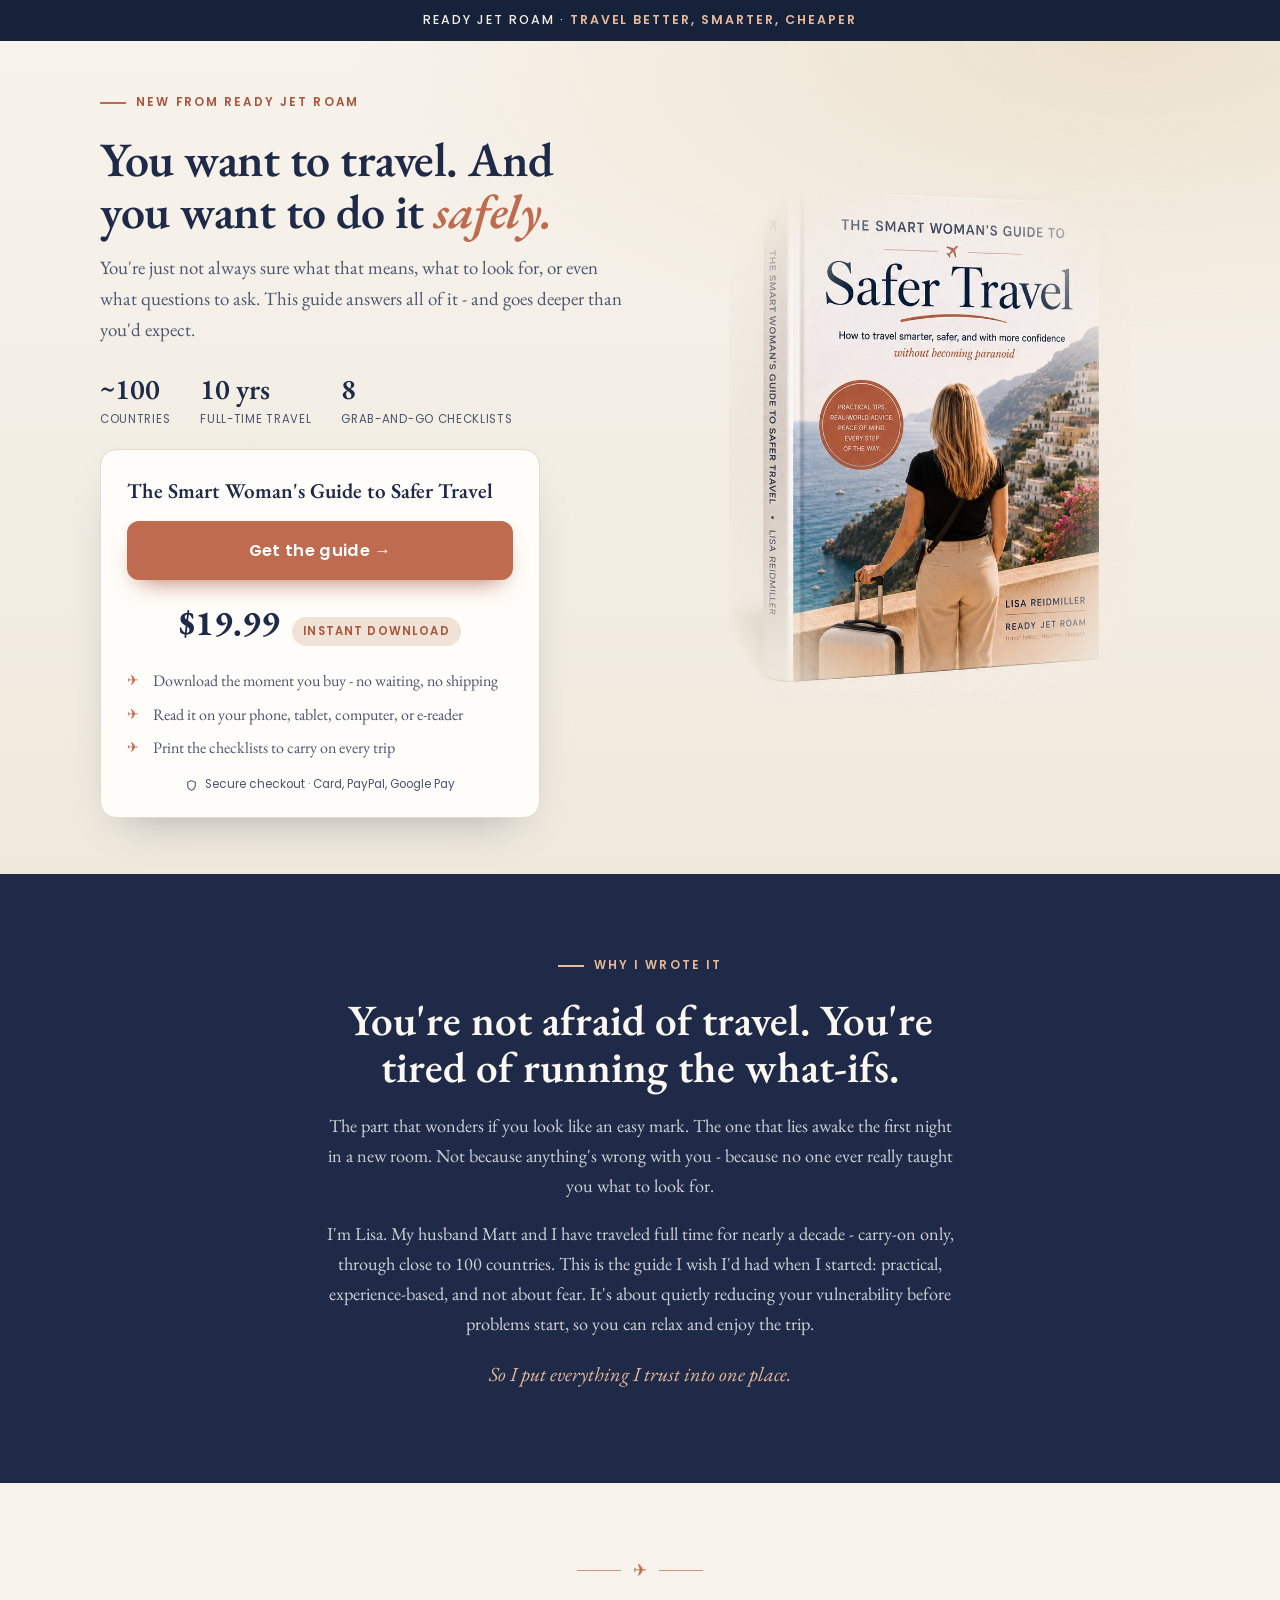
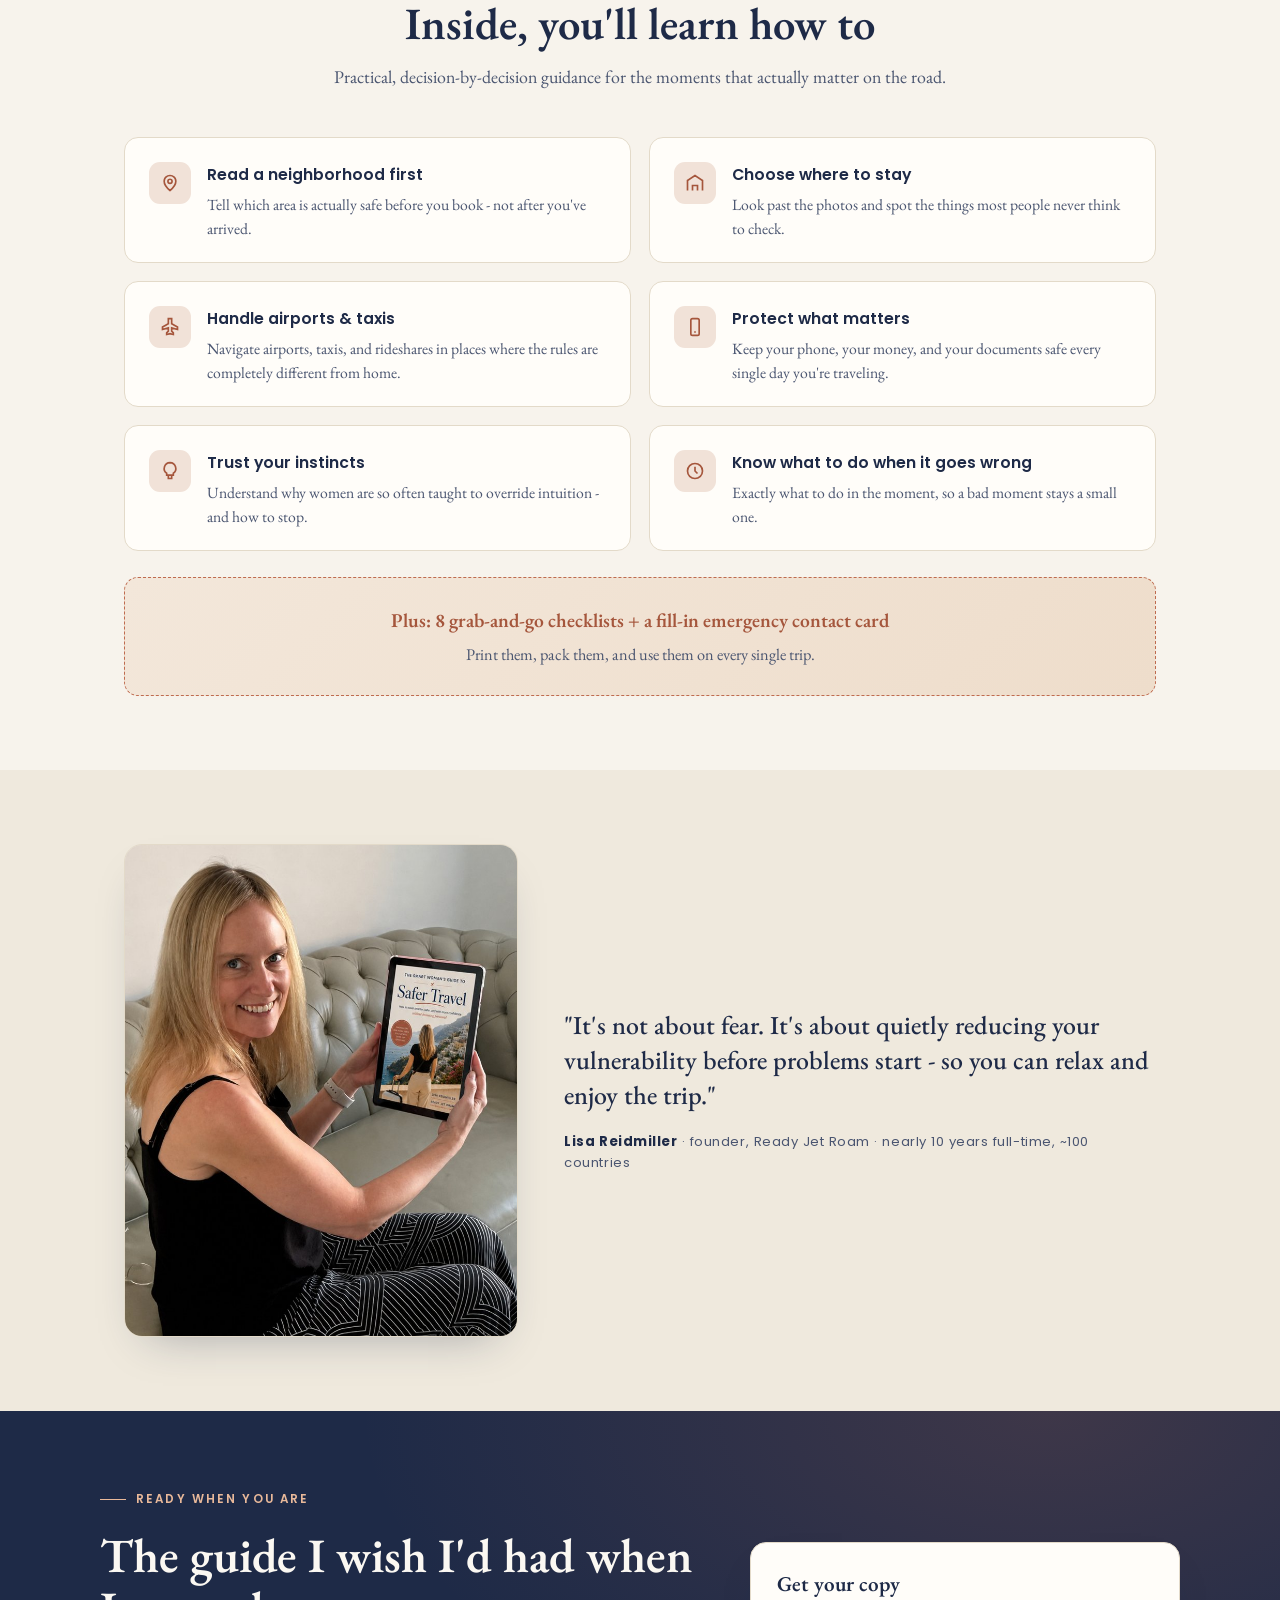
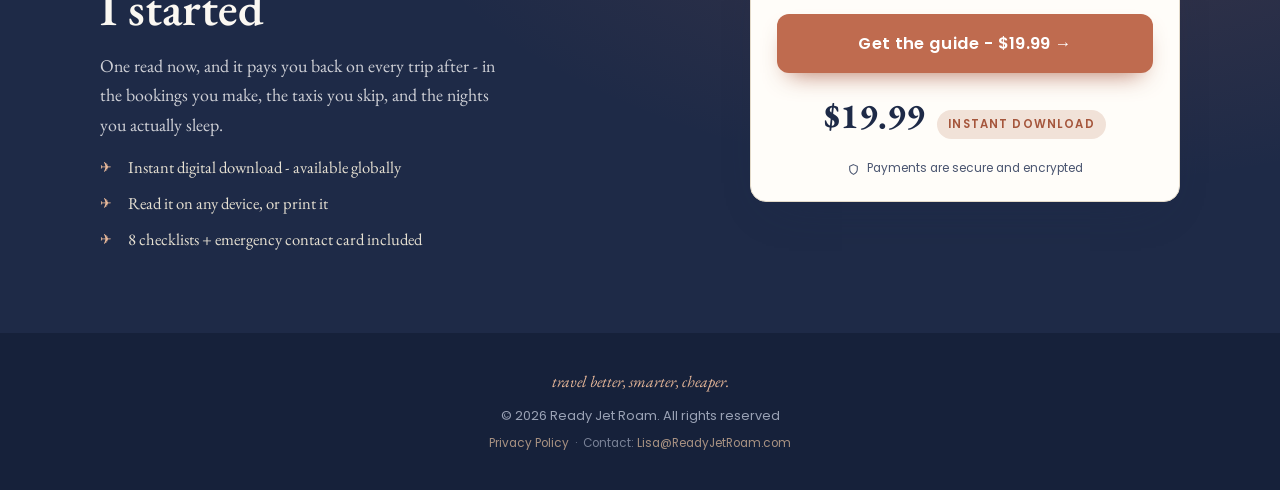
==== index.html @ 979f2551 "Fix hero layout: constrain heading/copy to left column beside book image The hero heading and lede l" ====
<!DOCTYPE html>
<html lang="en">
<head>
<meta charset="UTF-8">
<meta name="viewport" content="width=device-width, initial-scale=1">
<title>The Smart Woman's Guide to Safer Travel - Ready Jet Roam</title>
<meta name="description" content="How to travel smarter, safer, and with more confidence without becoming paranoid. A digital guide from Lisa at Ready Jet Roam. Instant download, $19.99.">
<link rel="preconnect" href="https://fonts.googleapis.com">
<link rel="preconnect" href="https://fonts.gstatic.com" crossorigin>
<link href="https://fonts.googleapis.com/css2?family=EB+Garamond:ital,wght@0,400;0,500;0,600;0,700;1,400;1,500;1,600&family=Poppins:wght@400;500;600;700&display=swap" rel="stylesheet">
<style>
  :root{
    --paper:#f7f3ec;
    --paper-2:#efe9dd;
    --card:#fffdf9;
    --navy:#1e2a47;
    --navy-deep:#16213a;
    --navy-soft:#4a5570;
    --terra:#bf6b4f;
    --terra-dark:#a5563c;
    --terra-tint:#f1e2d8;
    --sea:#7fa3b8;
    --line:#e3dac9;
    --shadow:0 20px 44px -24px rgba(30,42,71,.38);
  }
  *{box-sizing:border-box;margin:0;padding:0}
  html{scroll-behavior:smooth}
  body{
    font-family:'EB Garamond',Georgia,serif;
    color:var(--navy);
    background:var(--paper);
    line-height:1.65;
    font-size:1.06rem;
    -webkit-font-smoothing:antialiased;
  }
  .wrap{max-width:1080px;margin:0 auto;padding:0 24px}
  h1,h2{font-family:'EB Garamond',Georgia,serif;font-weight:600;line-height:1.1}
  h3{font-family:'Poppins',system-ui,sans-serif;font-weight:600}
  .sans{font-family:'Poppins',system-ui,sans-serif}

  /* ---------- plane divider ---------- */
  .plane-rule{display:flex;align-items:center;justify-content:center;gap:12px;color:var(--terra)}
  .plane-rule::before,.plane-rule::after{content:"";height:1px;width:44px;background:var(--terra);opacity:.7}

  /* ---------- top bar ---------- */
  .topbar{
    background:var(--navy-deep);color:#f4efe6;text-align:center;
    font-family:'Poppins',sans-serif;font-size:.78rem;letter-spacing:.16em;
    text-transform:uppercase;padding:10px 12px;font-weight:500
  }
  .topbar b{color:#e9b99a;font-weight:600}

  /* ---------- hero ---------- */
  .hero{position:relative;overflow:hidden;background:
    radial-gradient(110% 70% at 88% 0%, #ece1cd 0%, transparent 55%),
    linear-gradient(180deg,var(--paper) 0%,var(--paper-2) 100%)}
  .hero-grid{display:grid;grid-template-columns:1fr .95fr;gap:48px;align-items:center;padding:44px 0 56px}
  .eyebrow{
    display:inline-flex;align-items:center;gap:10px;
    font-family:'Poppins',sans-serif;font-size:.74rem;letter-spacing:.18em;
    text-transform:uppercase;color:var(--terra-dark);font-weight:600;margin-bottom:20px
  }
  .eyebrow::before{content:"";width:26px;height:1.5px;background:var(--terra)}
  h1{font-size:clamp(2.1rem,3.9vw,3rem);letter-spacing:-.01em;max-width:none}
  h1 em{font-style:italic;color:var(--terra)}
  .lede{font-size:1.18rem;color:var(--navy-soft);margin:14px 0 0;max-width:72ch}
  .hero-proof{display:flex;gap:30px;flex-wrap:wrap;margin-top:28px}
  .stat{display:flex;flex-direction:column}
  .stat b{font-size:1.8rem;font-weight:600;color:var(--navy);line-height:1.05}
  .stat span{font-family:'Poppins',sans-serif;font-size:.72rem;color:var(--navy-soft);letter-spacing:.06em;text-transform:uppercase;margin-top:6px}

  /* ---------- buy card ---------- */
  .buy-card{
    background:var(--card);border:1px solid var(--line);border-radius:16px;
    padding:24px 26px 22px;box-shadow:var(--shadow);max-width:440px;margin-top:20px
  }
  .bc-head{font-size:1.32rem;font-weight:600;margin-bottom:12px}
  .price-row{display:flex;align-items:baseline;gap:12px;margin-top:14px;justify-content:center}
  .price{font-size:2.2rem;font-weight:700;color:var(--navy)}
  .price-note{font-family:'Poppins',sans-serif;font-size:.72rem;letter-spacing:.1em;text-transform:uppercase;background:var(--terra-tint);color:var(--terra-dark);padding:5px 11px;border-radius:20px;font-weight:600}
  .cta{
    display:block;text-align:center;text-decoration:none;
    background:var(--terra);color:#fff;
    font-family:'Poppins',sans-serif;font-weight:600;font-size:1.04rem;letter-spacing:.02em;
    padding:16px 18px;border-radius:12px;transition:background .2s,transform .1s;
    box-shadow:0 12px 24px -12px rgba(165,86,60,.85)
  }
  .cta:hover{background:var(--terra-dark)}
  .cta:active{transform:translateY(1px)}
  .bc-list{list-style:none;margin-top:16px}
  .bc-list li{
    font-size:1rem;color:var(--navy-soft);padding-left:26px;position:relative;margin-bottom:7px
  }
  .bc-list li::before{
    content:"✈";position:absolute;left:0;top:1px;color:var(--terra);font-size:.85rem
  }
  .bc-secure{
    display:flex;align-items:center;justify-content:center;gap:7px;
    font-family:'Poppins',sans-serif;font-size:.74rem;color:var(--navy-soft);margin-top:14px
  }

  /* ---------- book mockup ---------- */
  .cover-stage{position:relative;display:flex;justify-content:center}
  .cover-img{
    width:100%;max-width:400px;height:auto;
    -webkit-mask-image:radial-gradient(ellipse 68% 72% at 50% 50%, #000 52%, transparent 88%);
    mask-image:radial-gradient(ellipse 68% 72% at 50% 50%, #000 52%, transparent 88%);
    transition:transform .5s ease
  }
  .cover-img:hover{transform:translateY(-5px)}

  /* ---------- story band ---------- */
  .band{padding:74px 0}
  .band-navy{background:var(--navy);color:#e9e4d8}
  .band-navy .eyebrow{color:#e9b99a}
  .band-navy .eyebrow::before{background:#e9b99a}
  .story{max-width:680px;margin:0 auto;text-align:center}
  .story h2{font-size:clamp(1.9rem,3.6vw,2.7rem);color:#fbf8f2;margin-bottom:20px}
  .story p{font-size:1.14rem;color:#cfd0d6;margin-bottom:18px}
  .story .signoff{font-style:italic;color:#e9b99a;font-size:1.25rem}

  /* ---------- what's inside ---------- */
  .section-head{text-align:center;max-width:640px;margin:0 auto 46px}
  .section-head h2{font-size:clamp(1.9rem,3.8vw,2.8rem);margin-bottom:14px}
  .section-head p{color:var(--navy-soft);font-size:1.12rem}
  .grid{display:grid;grid-template-columns:repeat(2,1fr);gap:18px}
  .item{
    background:var(--card);border:1px solid var(--line);border-radius:14px;padding:24px 24px 22px;
    display:flex;gap:16px;align-items:flex-start;transition:transform .25s,box-shadow .25s
  }
  .item:hover{transform:translateY(-3px);box-shadow:var(--shadow)}
  .item .ic{flex:none;width:42px;height:42px;border-radius:11px;background:var(--terra-tint);display:flex;align-items:center;justify-content:center;color:var(--terra-dark)}
  .item h3{font-size:.98rem;margin-bottom:5px;color:var(--navy)}
  .item p{font-size:.98rem;color:var(--navy-soft);line-height:1.5}
  .bonus{
    margin-top:26px;background:linear-gradient(135deg,#f3e7da,#eeddcb);border:1px dashed var(--terra);
    border-radius:14px;padding:26px 30px;text-align:center
  }
  .bonus b{font-size:1.22rem;color:var(--terra-dark);font-weight:600}
  .bonus p{color:var(--navy-soft);margin-top:6px;font-size:1.02rem}

  /* ---------- author strip ---------- */
  .author{background:var(--paper-2)}
  .author-grid{display:grid;grid-template-columns:.8fr 1.2fr;gap:46px;align-items:center}
  .author-photo{
    aspect-ratio:4/5;border-radius:18px;border:1px solid var(--line);
    box-shadow:var(--shadow);position:relative;overflow:hidden
  }
  .author-photo img{width:100%;height:100%;object-fit:cover;display:block}
  .author blockquote{font-size:1.62rem;line-height:1.35;color:var(--navy);font-weight:500}
  .author cite{display:block;font-style:normal;font-family:'Poppins',sans-serif;font-size:.82rem;color:var(--navy-soft);margin-top:18px;letter-spacing:.04em}
  .author cite b{color:var(--navy)}

  /* ---------- final CTA ---------- */
  .final{background:var(--navy);position:relative;overflow:hidden}
  .final::before{content:"";position:absolute;inset:0;background:radial-gradient(90% 120% at 82% 0%, rgba(191,107,79,.2), transparent 60%)}
  .final-grid{position:relative;display:grid;grid-template-columns:1fr 430px;gap:48px;align-items:center;padding:70px 0}
  .final-copy .eyebrow{color:#e9b99a}
  .final-copy .eyebrow::before{background:#e9b99a}
  .final-copy h2{font-size:clamp(2rem,4vw,3rem);color:#fbf8f2;margin-bottom:16px}
  .final-copy p{color:#cfd0d6;font-size:1.12rem;margin-bottom:14px;max-width:46ch}
  .final-list{list-style:none;margin-top:10px}
  .final-list li{color:#e6e0d2;font-size:1.04rem;padding-left:28px;position:relative;margin-bottom:9px}
  .final-list li::before{content:"✈";position:absolute;left:0;top:2px;color:#e9b99a;font-size:.85rem}
  .final .buy-card{margin-top:0}

  /* ---------- footer ---------- */
  footer{background:var(--navy-deep);color:#9aa2b5;padding:36px 0;text-align:center;font-family:'Poppins',sans-serif;font-size:.8rem}
  footer .tagline{font-family:'EB Garamond',serif;font-style:italic;color:#e9b99a;font-size:1rem;margin-bottom:10px}
  footer a{color:#d8b79a;text-decoration:none}
  footer a:hover{text-decoration:underline}
  footer .fnote{margin-top:8px;font-size:.74rem;opacity:.75}

  @media(max-width:880px){
    .hero-grid{grid-template-columns:1fr;gap:30px;padding:26px 0 44px}
    .cover-stage{order:-1}
    .buy-card{max-width:100%}
    .author-grid{grid-template-columns:1fr;gap:28px}
    .author-photo{max-width:280px;margin:0 auto}
    .final-grid{grid-template-columns:1fr;gap:36px;padding:54px 0}
    .grid{grid-template-columns:1fr}
    .band{padding:56px 0}
  }
  @media(max-width:480px){
    .hero-proof{gap:20px}
    .buy-card{padding:22px 20px}
    .cover{width:270px}
  }
</style>
</head>
<body>

<div class="topbar">Ready Jet Roam · <b>travel better, smarter, cheaper</b></div>

<!-- HERO -->
<header class="hero">
  <div class="wrap hero-grid">
    <div class="hero-copy">
      <span class="eyebrow">New from Ready Jet Roam</span>
      <h1>You want to travel. And you want to do it <em>safely.</em></h1>
      <p class="lede">You're just not always sure what that means, what to look for, or even what questions to ask. This guide answers all of it - and goes deeper than you'd expect.</p>
      <div class="hero-proof">
        <div class="stat"><b>~100</b><span>countries</span></div>
        <div class="stat"><b>10 yrs</b><span>full-time travel</span></div>
        <div class="stat"><b>8</b><span>grab-and-go checklists</span></div>
      </div>

      <div class="buy-card">
        <div class="bc-head">The Smart Woman's Guide to Safer Travel</div>
        <a class="cta" href="https://shop.readyjetroam.com/checkout/buy/291dc74c-2b24-4a47-9ce2-d3bcfbfbca96">Get the guide →</a>
        <div class="price-row">
          <span class="price">$19.99</span>
          <span class="price-note">Instant download</span>
        </div>
        <ul class="bc-list">
          <li>Download the moment you buy - no waiting, no shipping</li>
          <li>Read it on your phone, tablet, computer, or e-reader</li>
          <li>Print the checklists to carry on every trip</li>
        </ul>
        <div class="bc-secure">
          <svg width="13" height="13" viewBox="0 0 24 24" fill="none" stroke="currentColor" stroke-width="2"><path d="M12 3l7 3v6c0 4-3 7-7 9-4-2-7-5-7-9V6z"/></svg>
          Secure checkout · Card, PayPal, Google Pay
        </div>
      </div>
    </div>

    <div class="cover-stage">
      <img class="cover-img" src="[data-uri]" alt="The Smart Woman's Guide to Safer Travel - 3D book mockup">
    </div>
  </div>
</header>

<!-- STORY -->
<section class="band band-navy">
  <div class="wrap story">
    <span class="eyebrow">Why I wrote it</span>
    <h2>You're not afraid of travel. You're tired of running the what-ifs.</h2>
    <p>The part that wonders if you look like an easy mark. The one that lies awake the first night in a new room. Not because anything's wrong with you - because no one ever really taught you what to look for.</p>
    <p>I'm Lisa. My husband Matt and I have traveled full time for nearly a decade - carry-on only, through close to 100 countries. This is the guide I wish I'd had when I started: practical, experience-based, and not about fear. It's about quietly reducing your vulnerability before problems start, so you can relax and enjoy the trip.</p>
    <p class="signoff">So I put everything I trust into one place.</p>
  </div>
</section>

<!-- WHAT'S INSIDE -->
<section class="band">
  <div class="wrap">
    <div class="section-head">
      <div class="plane-rule" style="margin-bottom:14px">✈</div>
      <h2>Inside, you'll learn how to</h2>
      <p>Practical, decision-by-decision guidance for the moments that actually matter on the road.</p>
    </div>
    <div class="grid">
      <div class="item">
        <div class="ic"><svg width="20" height="20" viewBox="0 0 24 24" fill="none" stroke="currentColor" stroke-width="2"><path d="M12 21s-7-5.5-7-11a7 7 0 0114 0c0 5.5-7 11-7 11z"/><circle cx="12" cy="10" r="2.5"/></svg></div>
        <div><h3>Read a neighborhood first</h3><p>Tell which area is actually safe before you book - not after you've arrived.</p></div>
      </div>
      <div class="item">
        <div class="ic"><svg width="20" height="20" viewBox="0 0 24 24" fill="none" stroke="currentColor" stroke-width="2"><path d="M3 21V9l9-6 9 6v12"/><path d="M9 21v-6h6v6"/></svg></div>
        <div><h3>Choose where to stay</h3><p>Look past the photos and spot the things most people never think to check.</p></div>
      </div>
      <div class="item">
        <div class="ic"><svg width="20" height="20" viewBox="0 0 24 24" fill="none" stroke="currentColor" stroke-width="2"><path d="M10 2h4v6l7 4v3l-7-2v4l2 2v2l-4-1-4 1v-2l2-2v-4l-7 2v-3l7-4z"/></svg></div>
        <div><h3>Handle airports & taxis</h3><p>Navigate airports, taxis, and rideshares in places where the rules are completely different from home.</p></div>
      </div>
      <div class="item">
        <div class="ic"><svg width="20" height="20" viewBox="0 0 24 24" fill="none" stroke="currentColor" stroke-width="2"><rect x="7" y="2" width="10" height="20" rx="2"/><path d="M11 18h2"/></svg></div>
        <div><h3>Protect what matters</h3><p>Keep your phone, your money, and your documents safe every single day you're traveling.</p></div>
      </div>
      <div class="item">
        <div class="ic"><svg width="20" height="20" viewBox="0 0 24 24" fill="none" stroke="currentColor" stroke-width="2"><path d="M12 2a7 7 0 00-4 12.7V17h8v-2.3A7 7 0 0012 2z"/><path d="M9 21h6M10 17v4M14 17v4"/></svg></div>
        <div><h3>Trust your instincts</h3><p>Understand why women are so often taught to override intuition - and how to stop.</p></div>
      </div>
      <div class="item">
        <div class="ic"><svg width="20" height="20" viewBox="0 0 24 24" fill="none" stroke="currentColor" stroke-width="2"><circle cx="12" cy="12" r="9"/><path d="M12 7v5l3 3"/></svg></div>
        <div><h3>Know what to do when it goes wrong</h3><p>Exactly what to do in the moment, so a bad moment stays a small one.</p></div>
      </div>
    </div>
    <div class="bonus">
      <b>Plus: 8 grab-and-go checklists + a fill-in emergency contact card</b>
      <p>Print them, pack them, and use them on every single trip.</p>
    </div>
  </div>
</section>

<!-- AUTHOR -->
<section class="band author">
  <div class="wrap author-grid">
    <div class="author-photo"><img src="[data-uri]" alt="Lisa Reidmiller holding the Safer Travel guide on an e-reader"></div>
    <div>
      <blockquote>"It's not about fear. It's about quietly reducing your vulnerability before problems start - so you can relax and enjoy the trip."</blockquote>
      <cite><b>Lisa Reidmiller</b> · founder, Ready Jet Roam · nearly 10 years full-time, ~100 countries</cite>
    </div>
  </div>
</section>

<!-- FINAL CTA -->
<section class="final" id="buy">
  <div class="wrap final-grid">
    <div class="final-copy">
      <span class="eyebrow">Ready when you are</span>
      <h2>The guide I wish I'd had when I started</h2>
      <p>One read now, and it pays you back on every trip after - in the bookings you make, the taxis you skip, and the nights you actually sleep.</p>
      <ul class="final-list">
        <li>Instant digital download - available globally</li>
        <li>Read it on any device, or print it</li>
        <li>8 checklists + emergency contact card included</li>
      </ul>
    </div>

    <div class="buy-card">
      <div class="bc-head">Get your copy</div>
      <a class="cta" href="https://shop.readyjetroam.com/checkout/buy/291dc74c-2b24-4a47-9ce2-d3bcfbfbca96">Get the guide - $19.99 →</a>
      <div class="price-row">
        <span class="price">$19.99</span>
        <span class="price-note">Instant download</span>
      </div>
      <div class="bc-secure">
        <svg width="13" height="13" viewBox="0 0 24 24" fill="none" stroke="currentColor" stroke-width="2"><path d="M12 3l7 3v6c0 4-3 7-7 9-4-2-7-5-7-9V6z"/></svg>
        Payments are secure and encrypted
      </div>
    </div>
  </div>
</section>

<footer>
  <div class="wrap">
    <div class="tagline">travel better, smarter, cheaper.</div>
    <div>© 2026 Ready Jet Roam. All rights reserved</div>
    <div class="fnote">
      <a href="https://www.freeprivacypolicy.com/live/eafde3f0-4efe-4f16-9a1a-eb25c58f0b72">Privacy Policy</a>
      &nbsp;·&nbsp;
      Contact: <a href="mailto:Lisa@ReadyJetRoam.com">Lisa@ReadyJetRoam.com</a>
    </div>
  </div>
</footer>

</body>
</html>
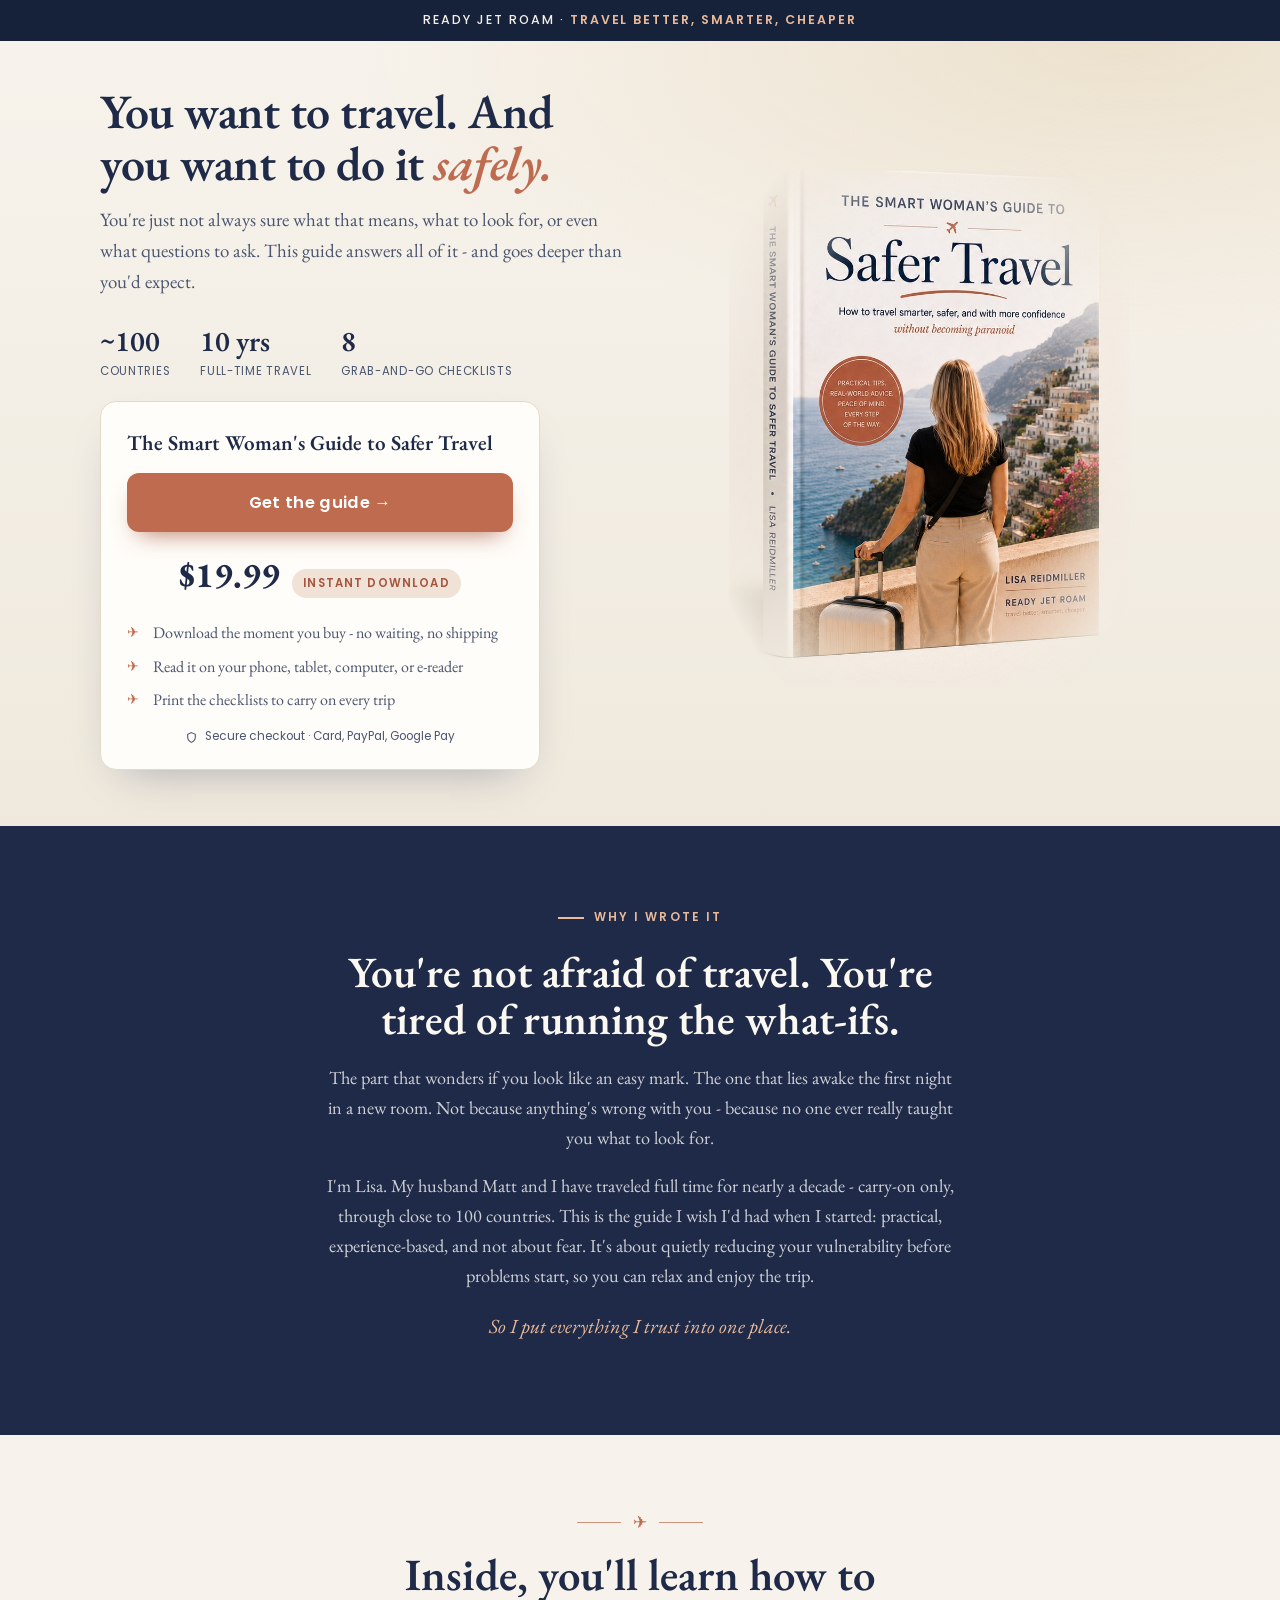
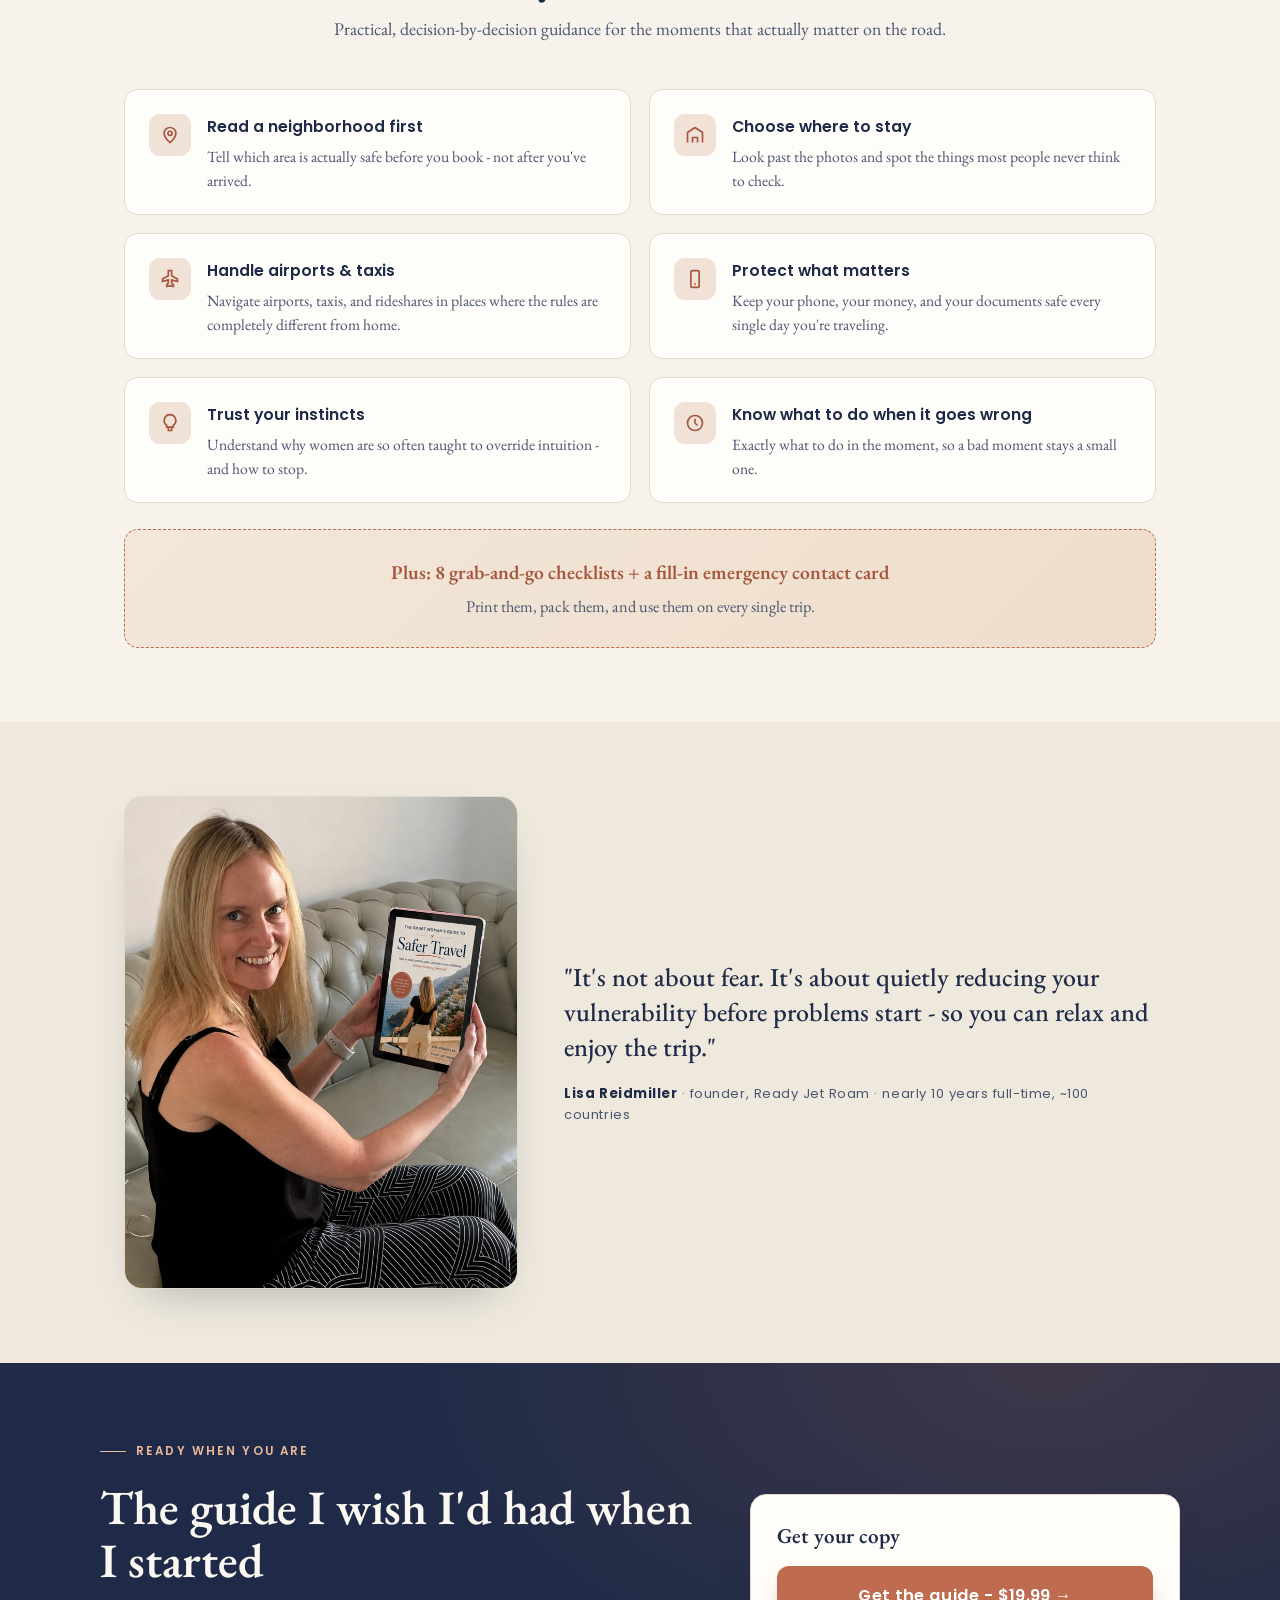
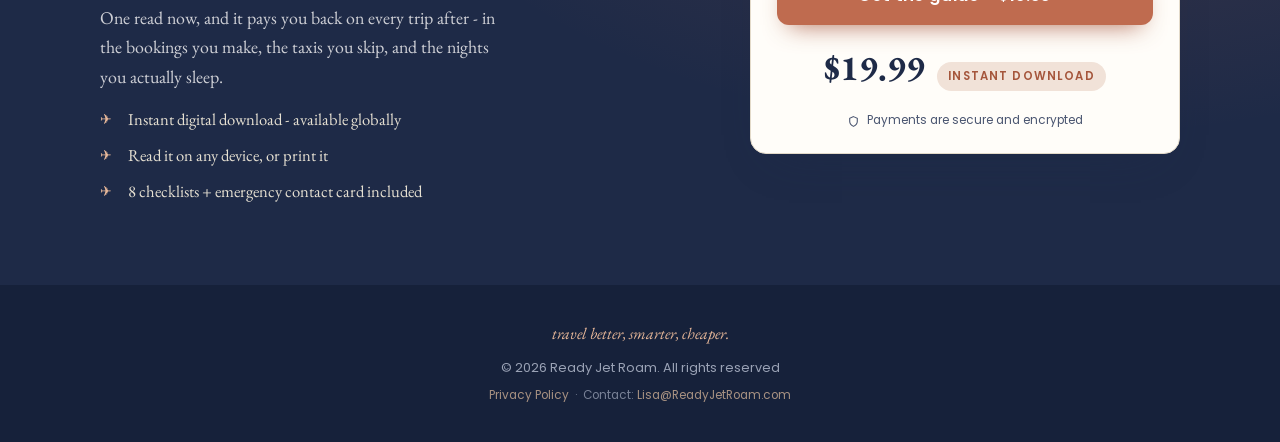
==== commit fd2d72d4: "Remove 'New from Ready Jet Roam' eyebrow from hero Drop the eyebrow label so the heading and all cop" ====
--- a/index.html
+++ b/index.html
@@ -196,7 +196,6 @@
 <header class="hero">
   <div class="wrap hero-grid">
     <div class="hero-copy">
-      <span class="eyebrow">New from Ready Jet Roam</span>
       <h1>You want to travel. And you want to do it <em>safely.</em></h1>
       <p class="lede">You're just not always sure what that means, what to look for, or even what questions to ask. This guide answers all of it - and goes deeper than you'd expect.</p>
       <div class="hero-proof">
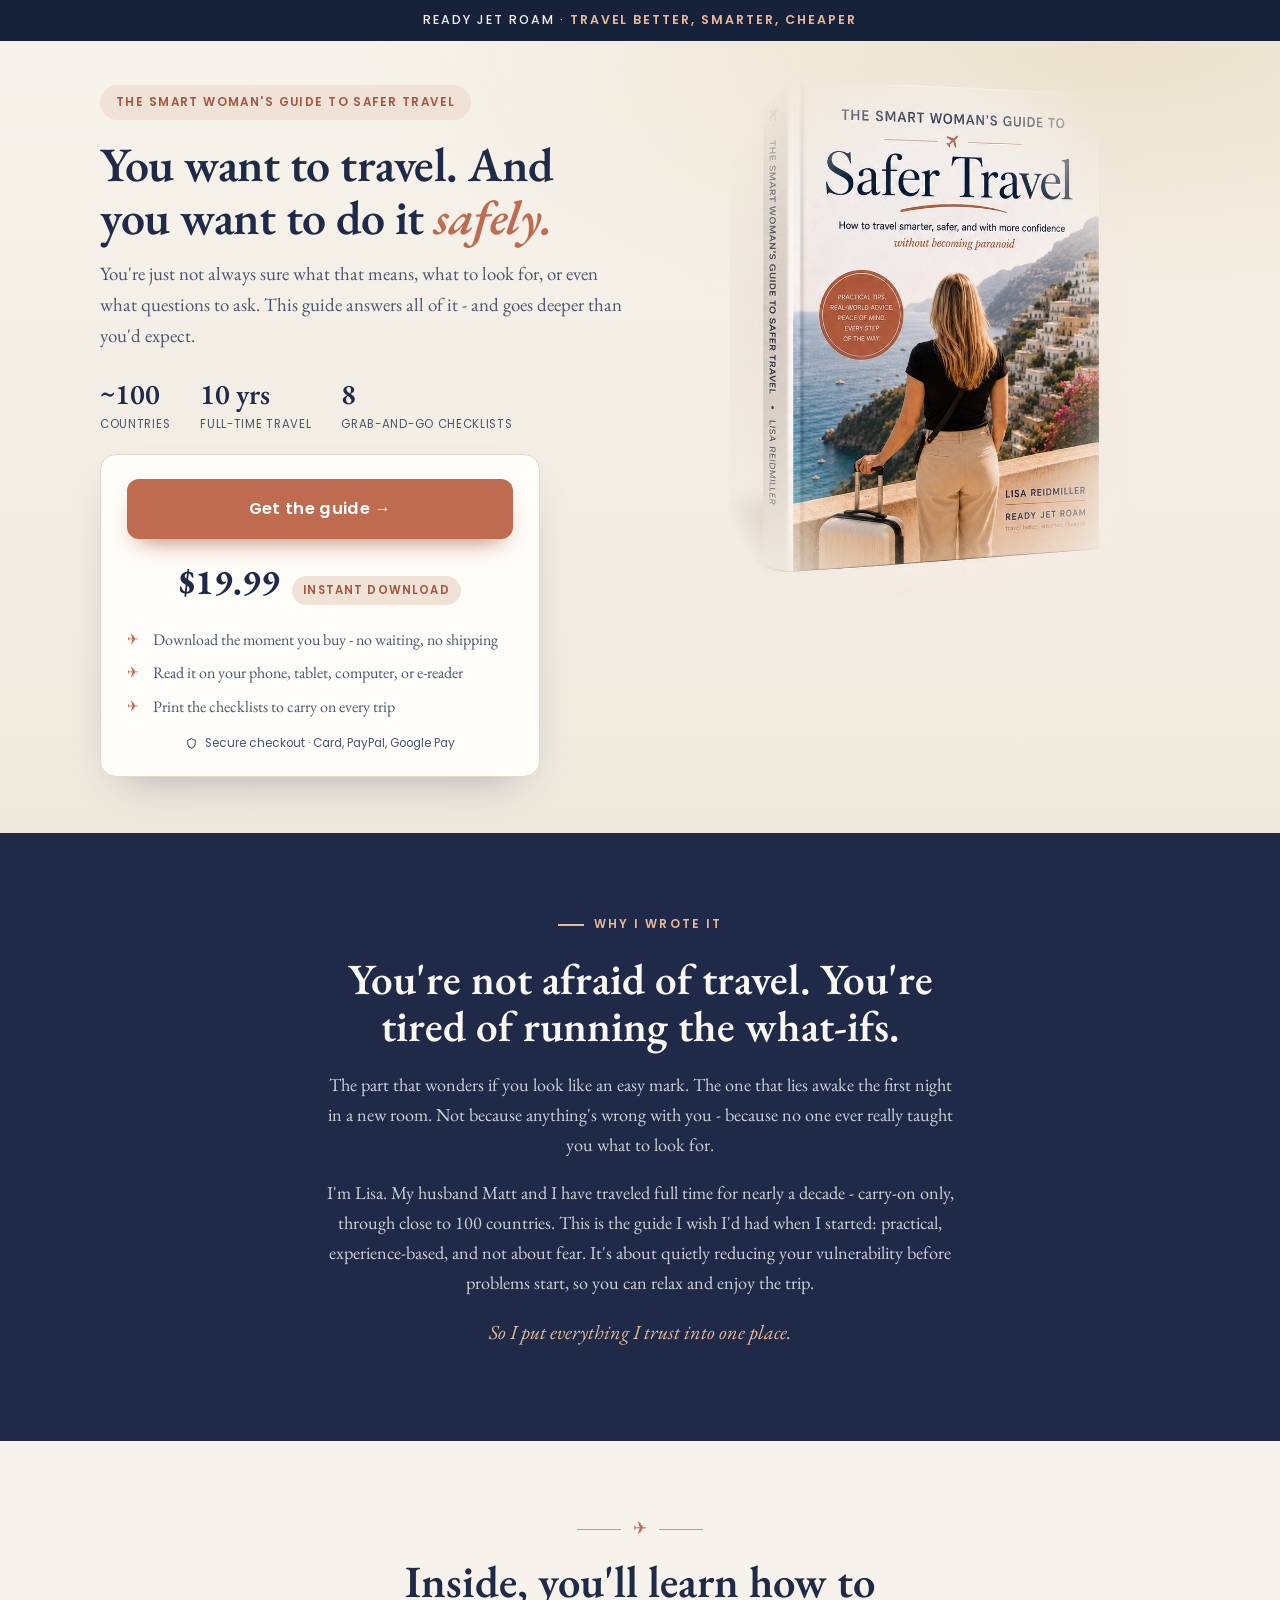
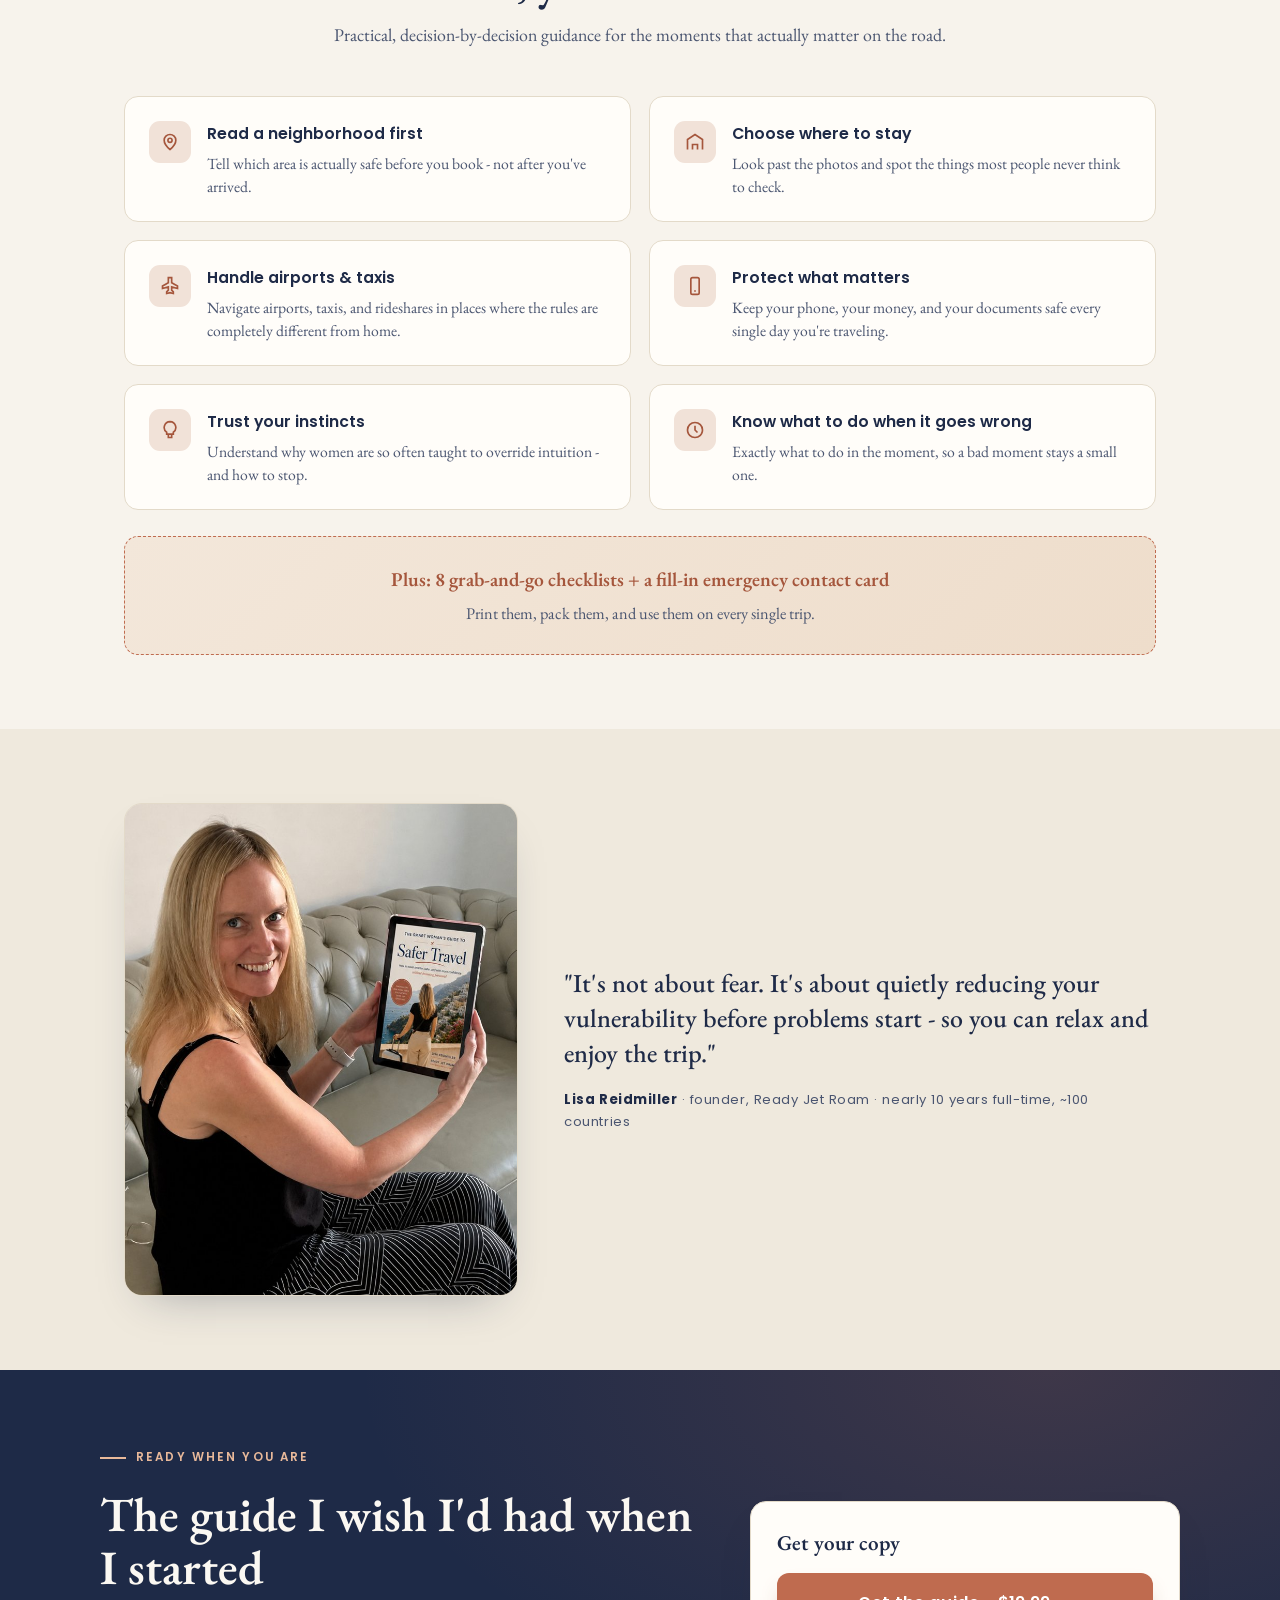
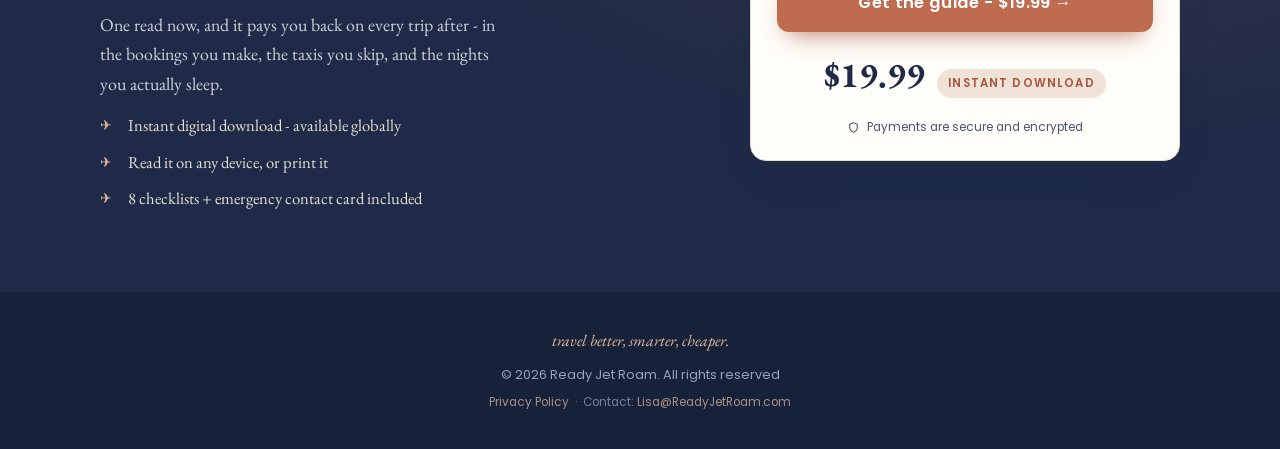
==== commit db46f66e: "Move book title to a pill above heading; raise book cover above fold - Remove the book title from th" ====
--- a/index.html
+++ b/index.html
@@ -61,6 +61,12 @@
     text-transform:uppercase;color:var(--terra-dark);font-weight:600;margin-bottom:20px
   }
   .eyebrow::before{content:"";width:26px;height:1.5px;background:var(--terra)}
+  .title-pill{
+    display:inline-block;font-family:'Poppins',sans-serif;font-size:.74rem;
+    letter-spacing:.12em;text-transform:uppercase;font-weight:600;
+    color:var(--terra-dark);background:var(--terra-tint);
+    padding:8px 16px;border-radius:999px;margin-bottom:18px
+  }
   h1{font-size:clamp(2.1rem,3.9vw,3rem);letter-spacing:-.01em;max-width:none}
   h1 em{font-style:italic;color:var(--terra)}
   .lede{font-size:1.18rem;color:var(--navy-soft);margin:14px 0 0;max-width:72ch}
@@ -100,7 +106,7 @@
   }
 
   /* ---------- book mockup ---------- */
-  .cover-stage{position:relative;display:flex;justify-content:center}
+  .cover-stage{position:relative;display:flex;justify-content:center;align-self:start}
   .cover-img{
     width:100%;max-width:400px;height:auto;
     -webkit-mask-image:radial-gradient(ellipse 68% 72% at 50% 50%, #000 52%, transparent 88%);
@@ -196,6 +202,7 @@
 <header class="hero">
   <div class="wrap hero-grid">
     <div class="hero-copy">
+      <span class="title-pill">The Smart Woman's Guide to Safer Travel</span>
       <h1>You want to travel. And you want to do it <em>safely.</em></h1>
       <p class="lede">You're just not always sure what that means, what to look for, or even what questions to ask. This guide answers all of it - and goes deeper than you'd expect.</p>
       <div class="hero-proof">
@@ -205,7 +212,6 @@
       </div>
 
       <div class="buy-card">
-        <div class="bc-head">The Smart Woman's Guide to Safer Travel</div>
         <a class="cta" href="https://shop.readyjetroam.com/checkout/buy/291dc74c-2b24-4a47-9ce2-d3bcfbfbca96">Get the guide →</a>
         <div class="price-row">
           <span class="price">$19.99</span>
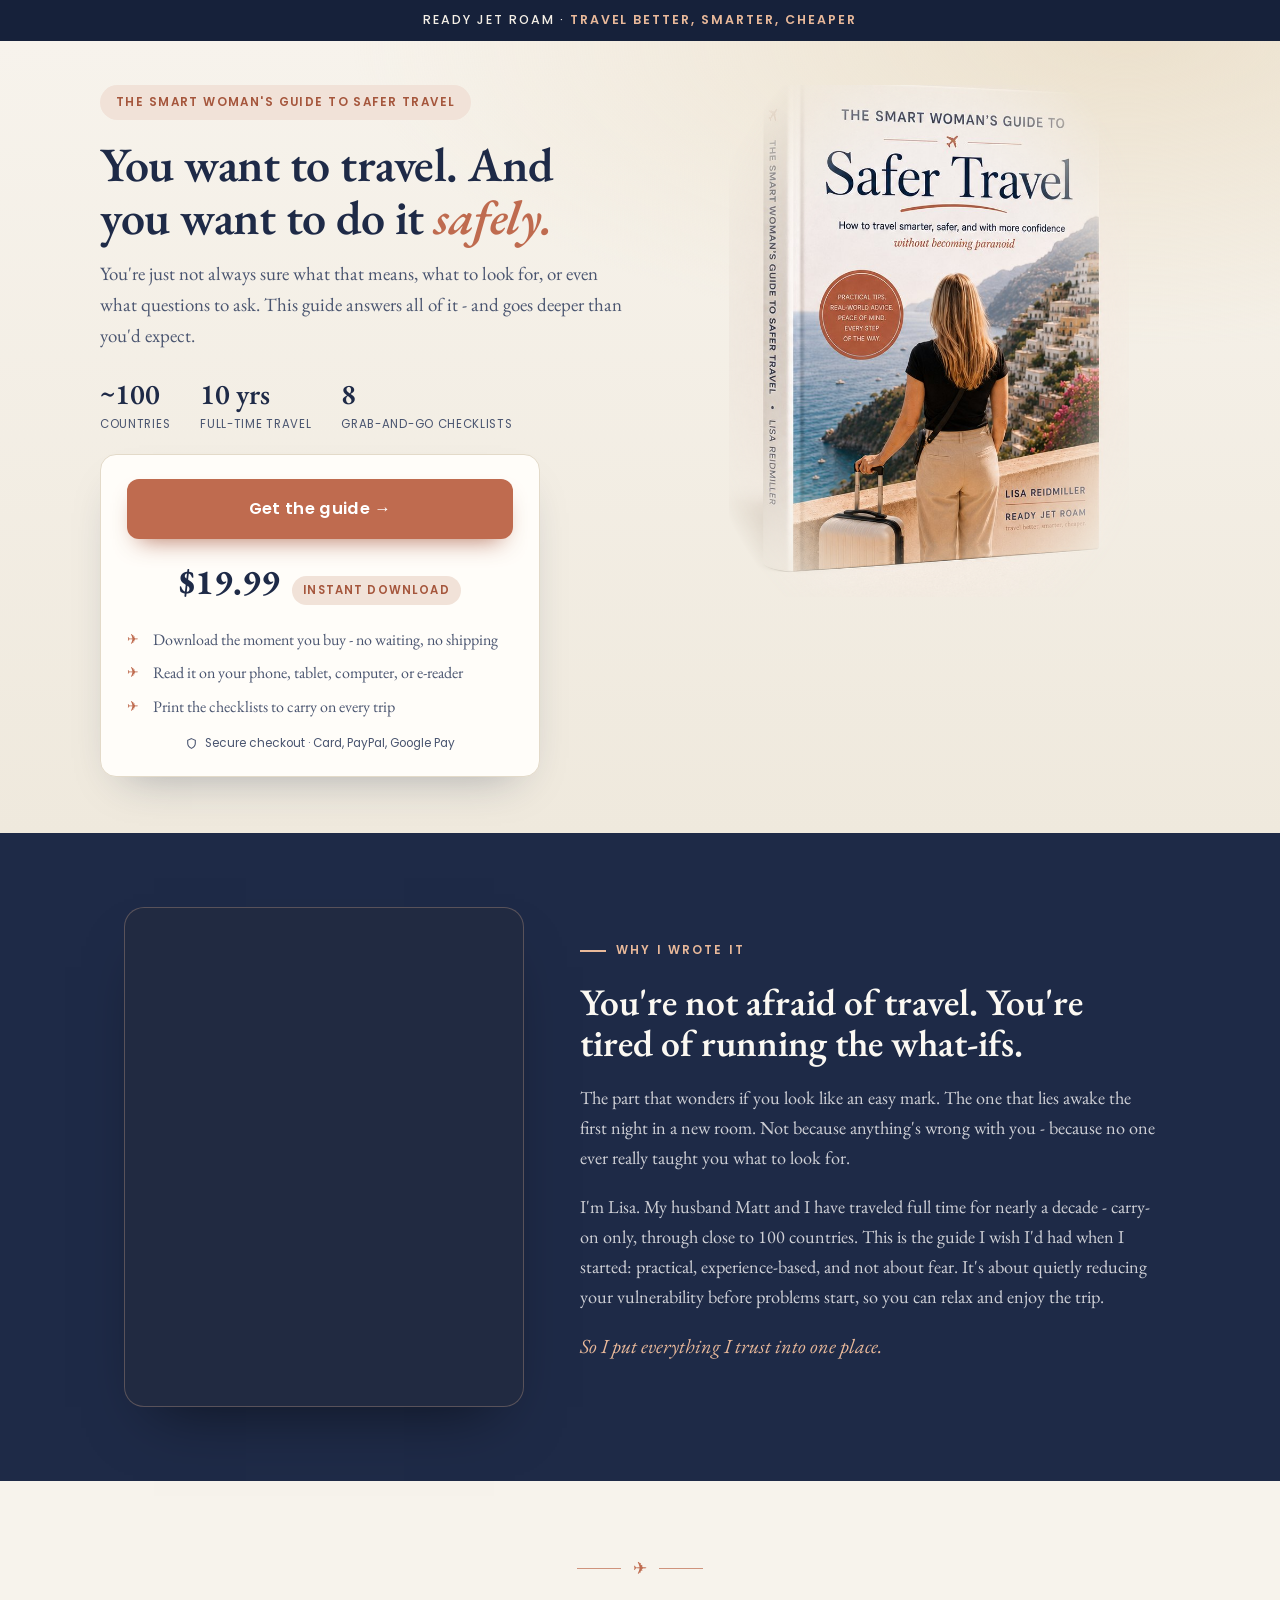
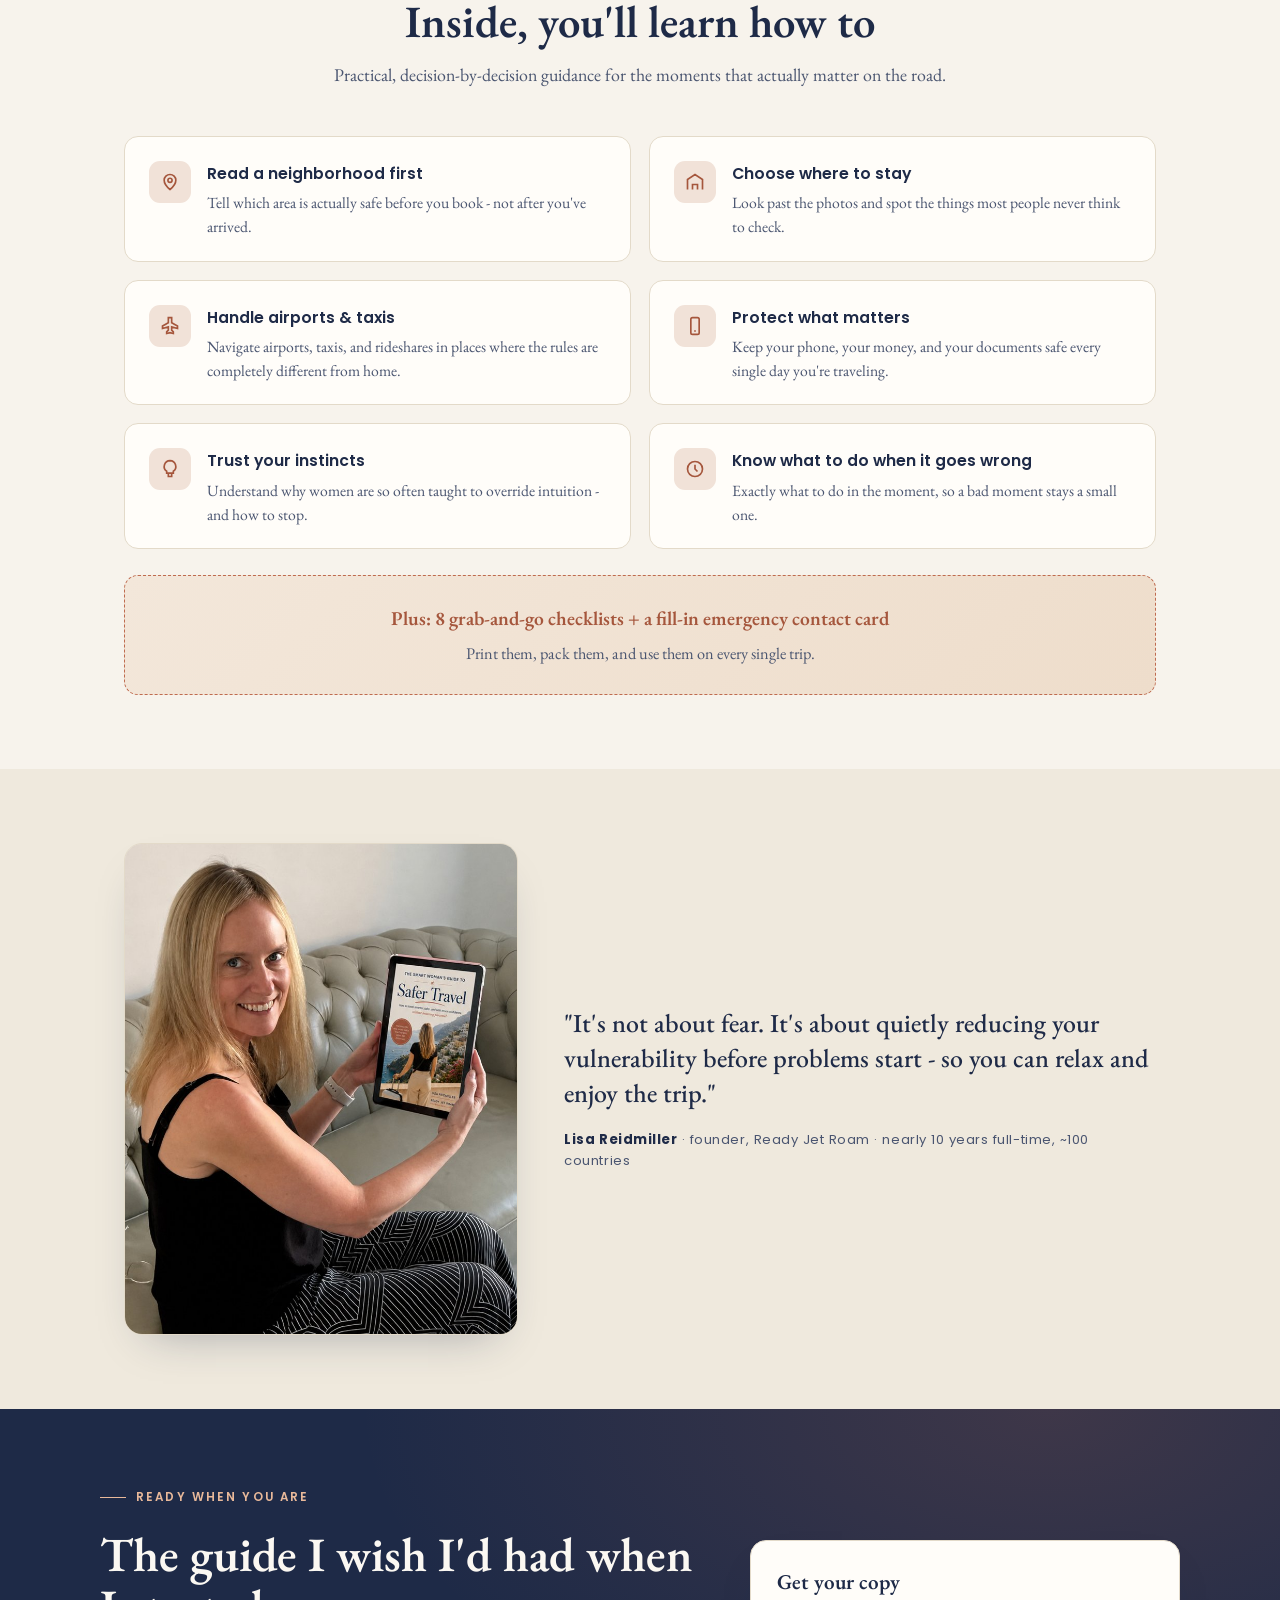
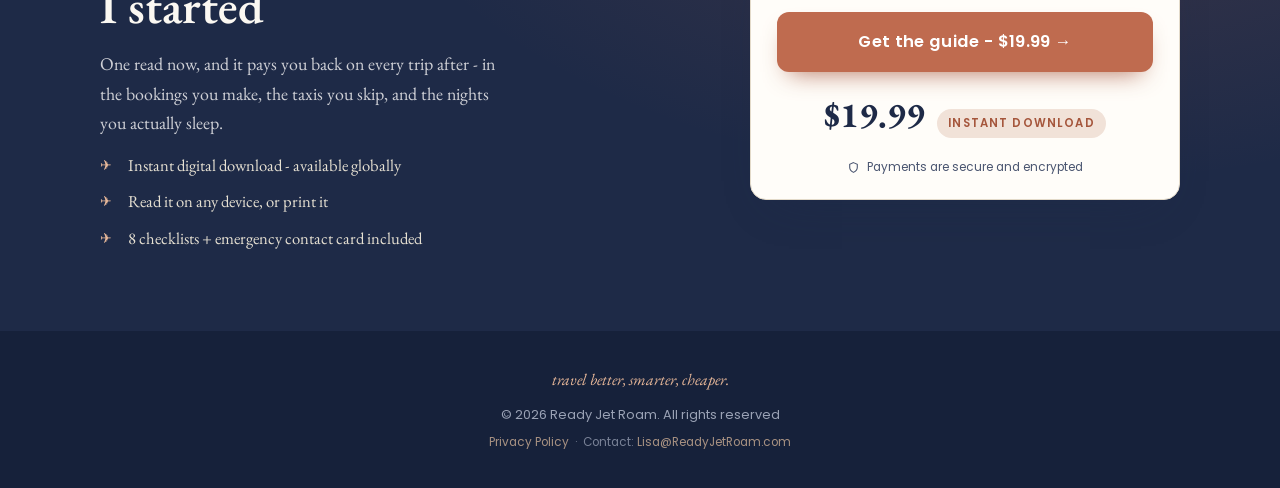
==== commit 6dd12659: "Add author photo to 'Why I wrote it' section as two-column layout Restructure the story band into a " ====
--- a/index.html
+++ b/index.html
@@ -124,6 +124,15 @@
   .story h2{font-size:clamp(1.9rem,3.6vw,2.7rem);color:#fbf8f2;margin-bottom:20px}
   .story p{font-size:1.14rem;color:#cfd0d6;margin-bottom:18px}
   .story .signoff{font-style:italic;color:#e9b99a;font-size:1.25rem}
+  .story-grid{display:grid;grid-template-columns:.82fr 1.18fr;gap:56px;align-items:center}
+  .story-photo{
+    margin:0;border-radius:20px;overflow:hidden;aspect-ratio:4/5;
+    border:1px solid rgba(233,185,154,.28);box-shadow:0 30px 60px -30px rgba(0,0,0,.55);
+    background:#212a41
+  }
+  .story-photo img{width:100%;height:100%;object-fit:cover;object-position:50% 32%;display:block}
+  .story-grid .story{max-width:none;margin:0;text-align:left}
+  .story-grid .story h2{font-size:clamp(1.7rem,3vw,2.35rem)}
 
   /* ---------- what's inside ---------- */
   .section-head{text-align:center;max-width:640px;margin:0 auto 46px}
@@ -183,6 +192,9 @@
     .buy-card{max-width:100%}
     .author-grid{grid-template-columns:1fr;gap:28px}
     .author-photo{max-width:280px;margin:0 auto}
+    .story-grid{grid-template-columns:1fr;gap:34px}
+    .story-photo{max-width:340px;margin:0 auto}
+    .story-grid .story{text-align:center}
     .final-grid{grid-template-columns:1fr;gap:36px;padding:54px 0}
     .grid{grid-template-columns:1fr}
     .band{padding:56px 0}
@@ -237,12 +249,17 @@
 
 <!-- STORY -->
 <section class="band band-navy">
-  <div class="wrap story">
+  <div class="wrap story-grid">
+    <figure class="story-photo">
+      <img src="lisa-safer-travel.jpg" alt="Lisa, author of The Smart Woman's Guide to Safer Travel, holding a tablet showing the book cover" loading="lazy" onerror="this.style.display='none'">
+    </figure>
+    <div class="story">
     <span class="eyebrow">Why I wrote it</span>
     <h2>You're not afraid of travel. You're tired of running the what-ifs.</h2>
     <p>The part that wonders if you look like an easy mark. The one that lies awake the first night in a new room. Not because anything's wrong with you - because no one ever really taught you what to look for.</p>
     <p>I'm Lisa. My husband Matt and I have traveled full time for nearly a decade - carry-on only, through close to 100 countries. This is the guide I wish I'd had when I started: practical, experience-based, and not about fear. It's about quietly reducing your vulnerability before problems start, so you can relax and enjoy the trip.</p>
     <p class="signoff">So I put everything I trust into one place.</p>
+    </div>
   </div>
 </section>
 
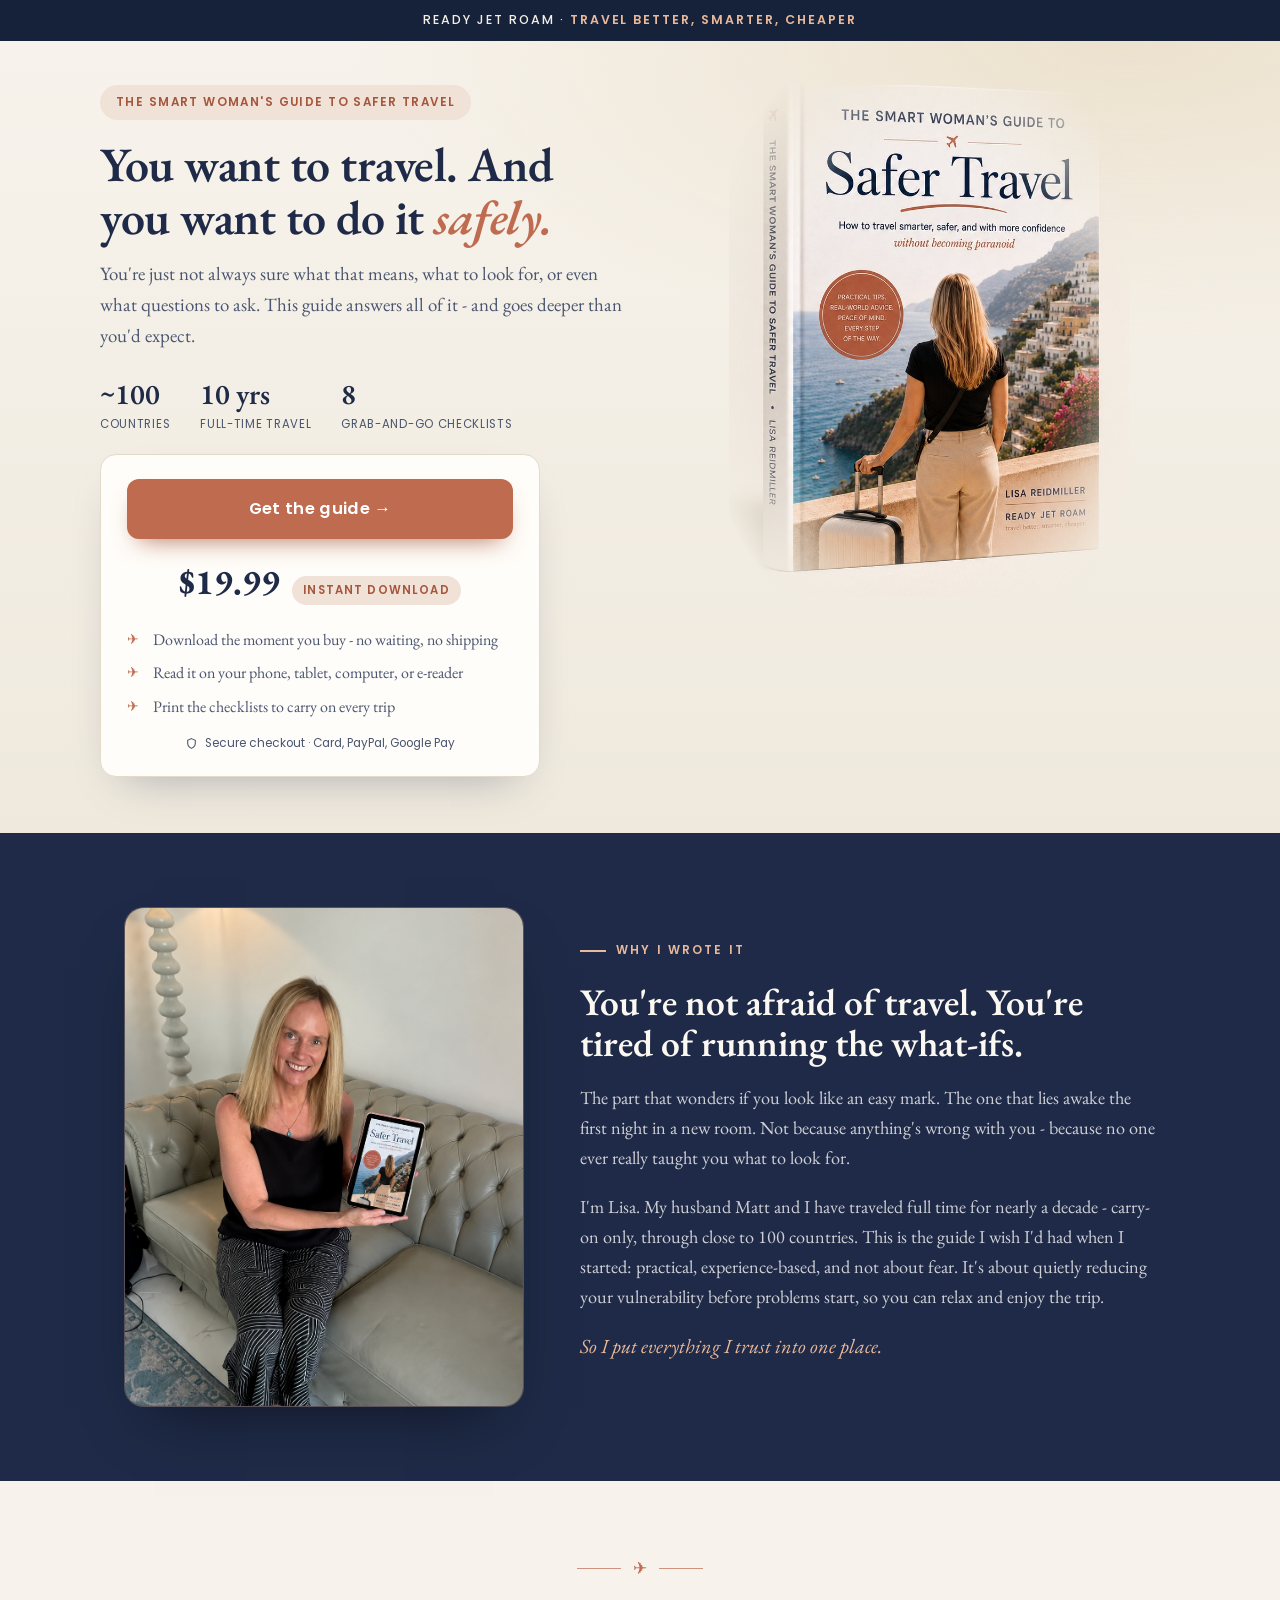
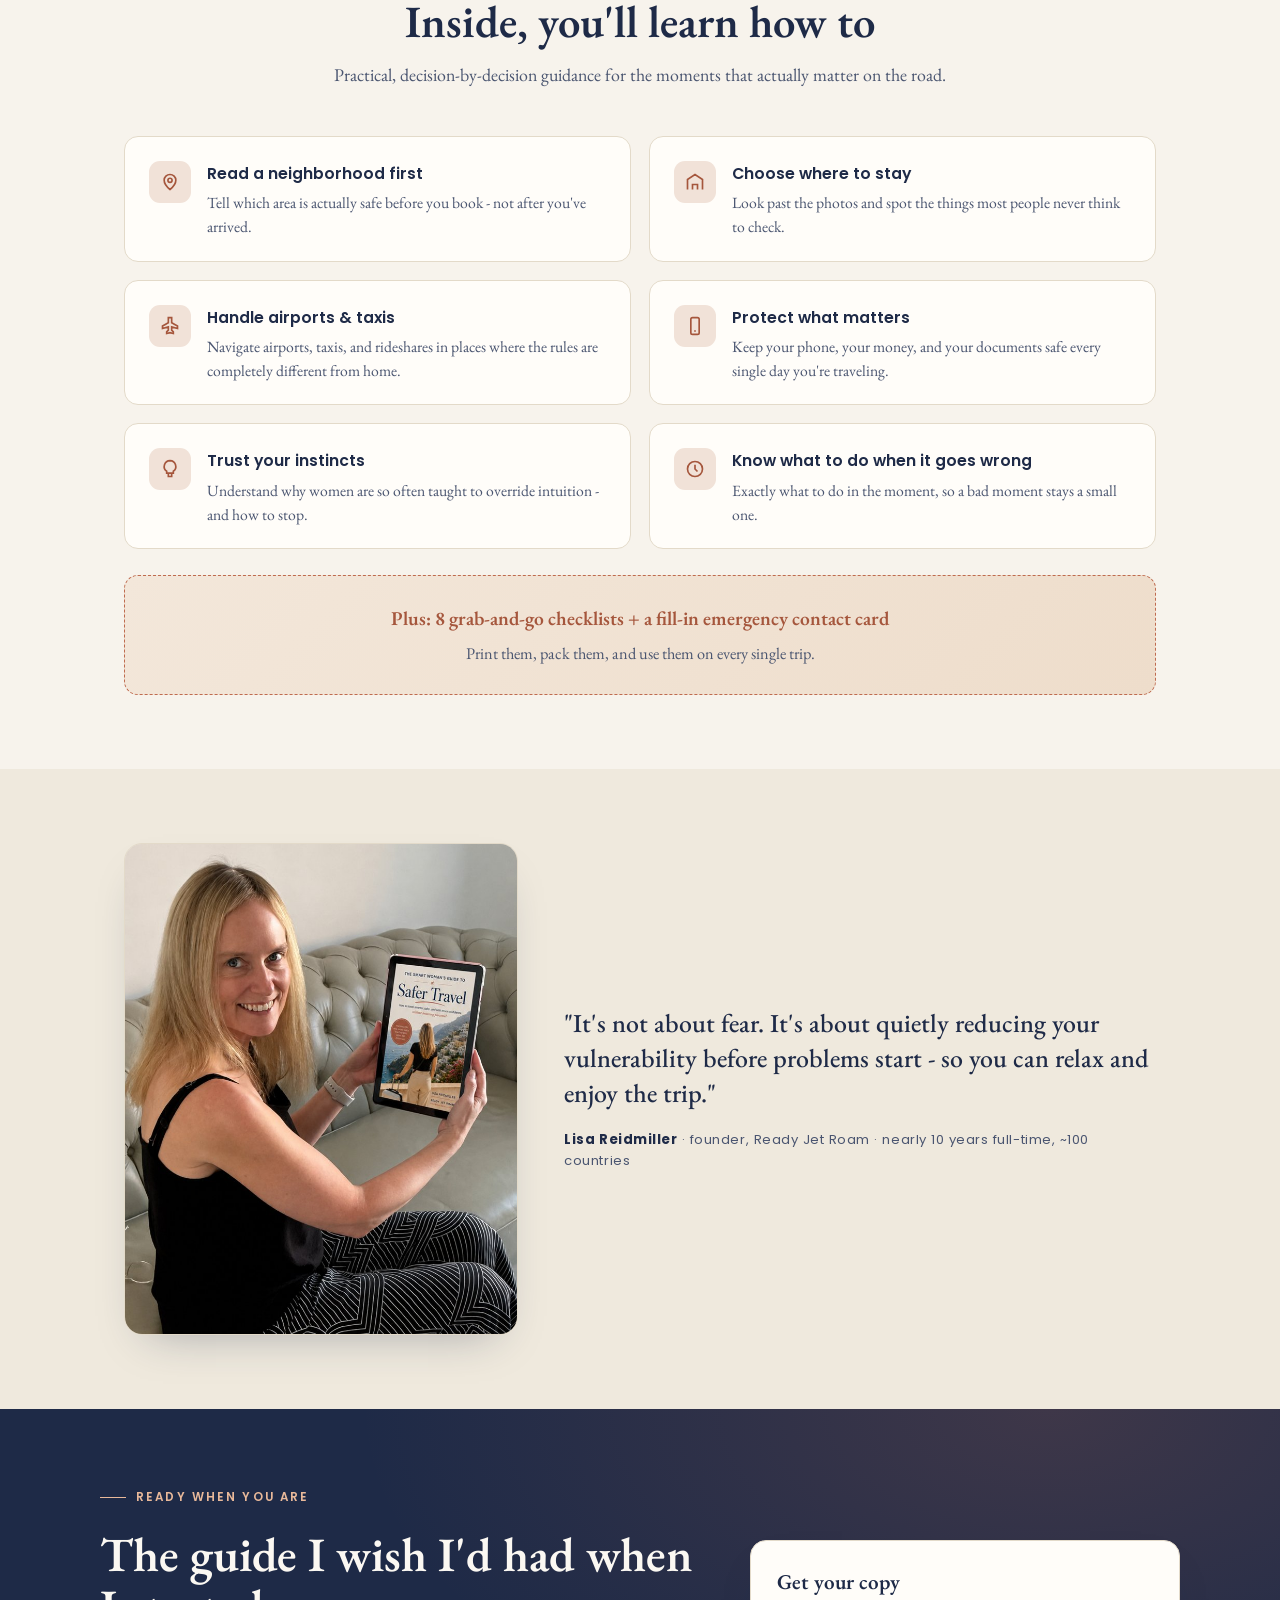
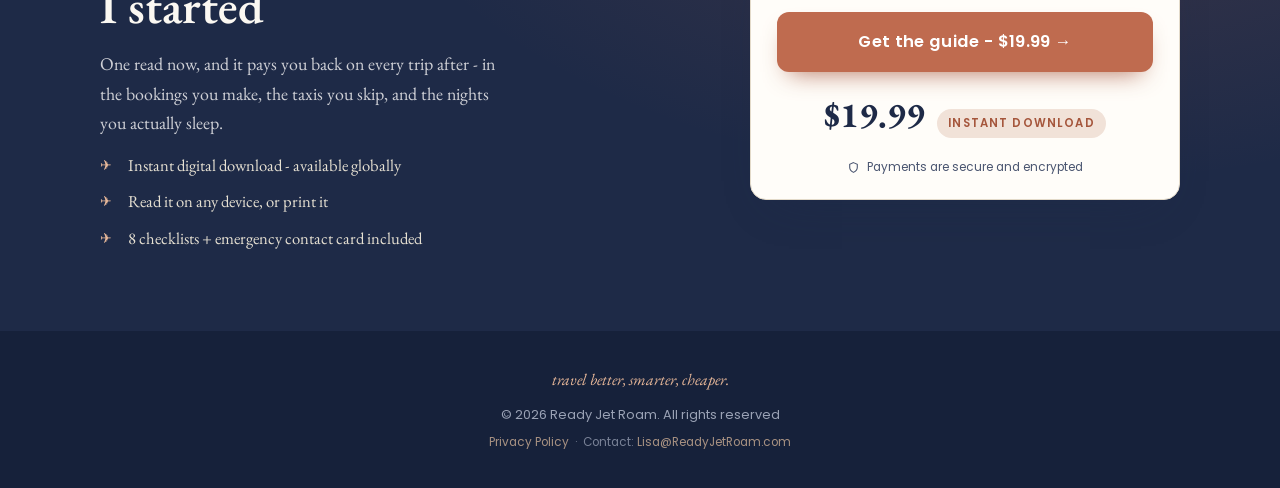
==== commit 985c636e: "Fix author photo filename and reference Rename uploaded lisa-safer-travel.png.png (doubled extension" ====
--- a/index.html
+++ b/index.html
@@ -251,7 +251,7 @@
 <section class="band band-navy">
   <div class="wrap story-grid">
     <figure class="story-photo">
-      <img src="lisa-safer-travel.jpg" alt="Lisa, author of The Smart Woman's Guide to Safer Travel, holding a tablet showing the book cover" loading="lazy" onerror="this.style.display='none'">
+      <img src="lisa-safer-travel.png" alt="Lisa, author of The Smart Woman's Guide to Safer Travel, holding a tablet showing the book cover" loading="lazy" onerror="this.style.display='none'">
     </figure>
     <div class="story">
     <span class="eyebrow">Why I wrote it</span>
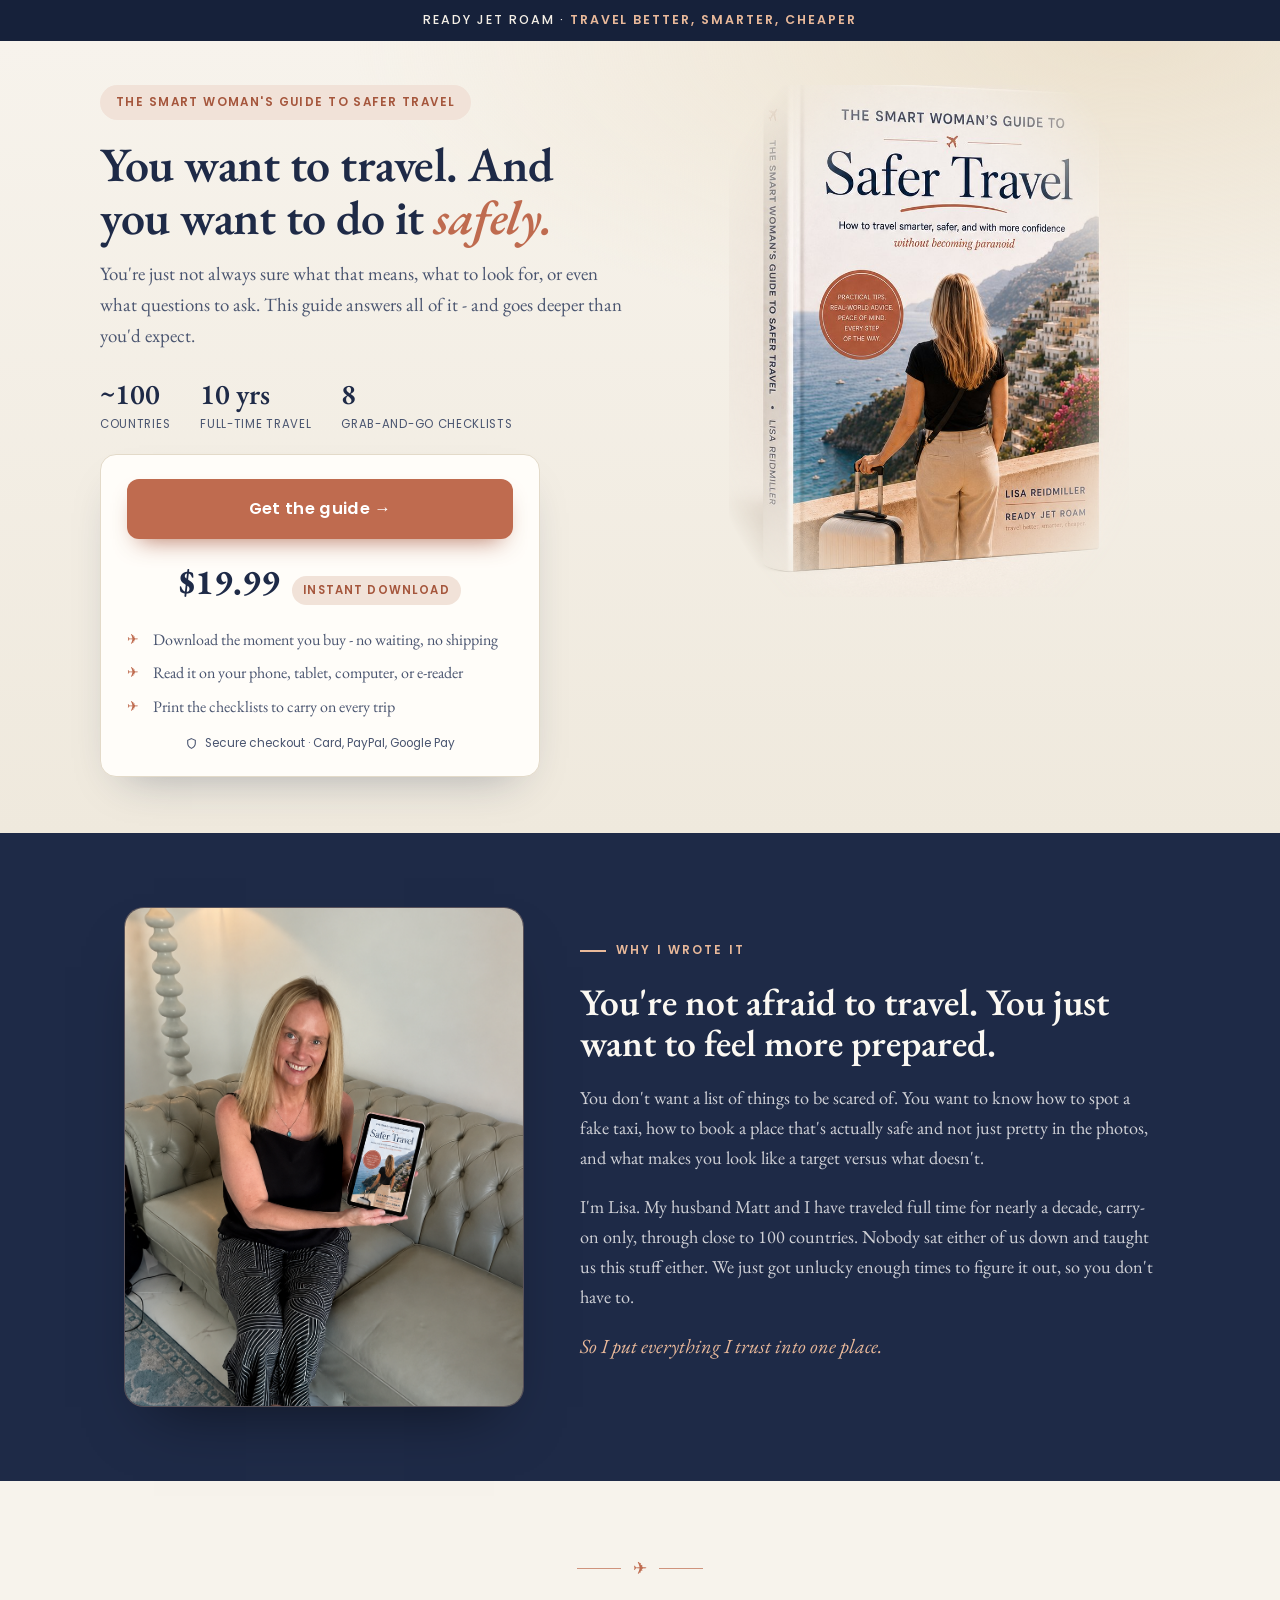
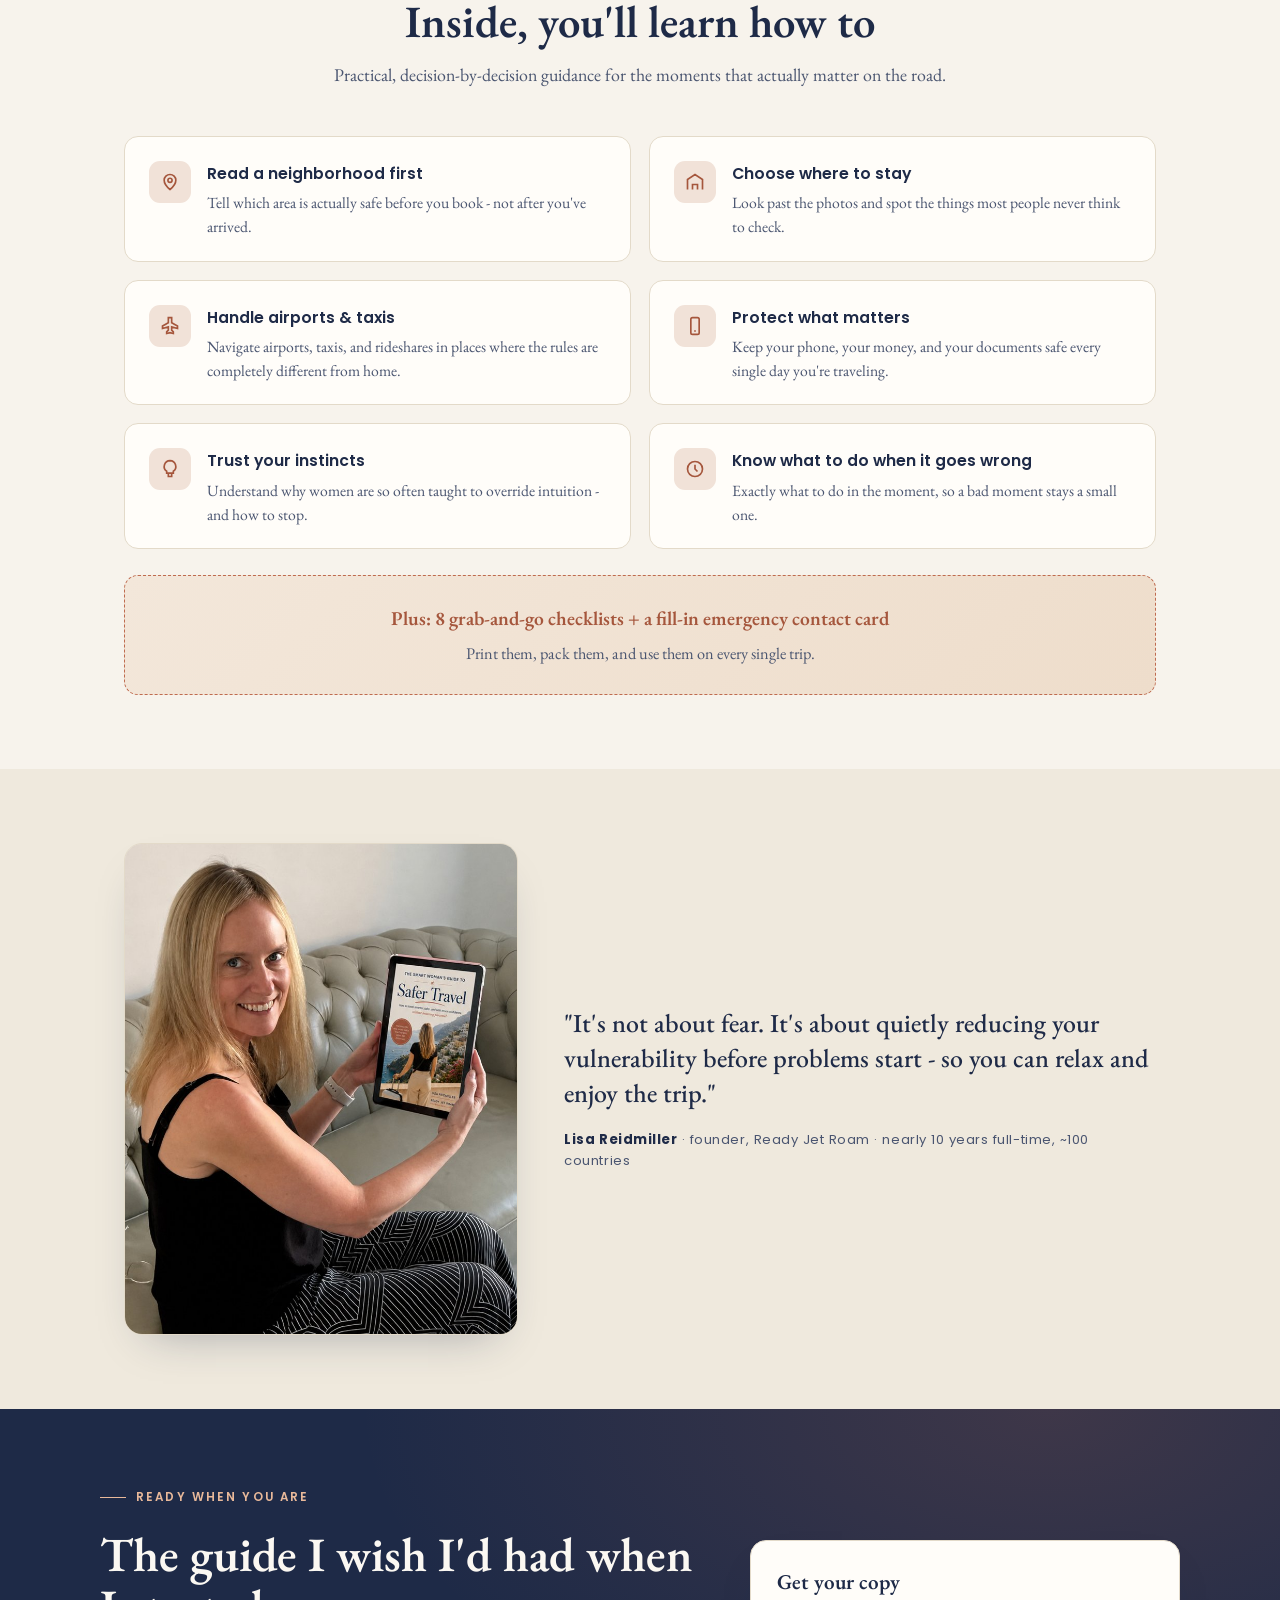
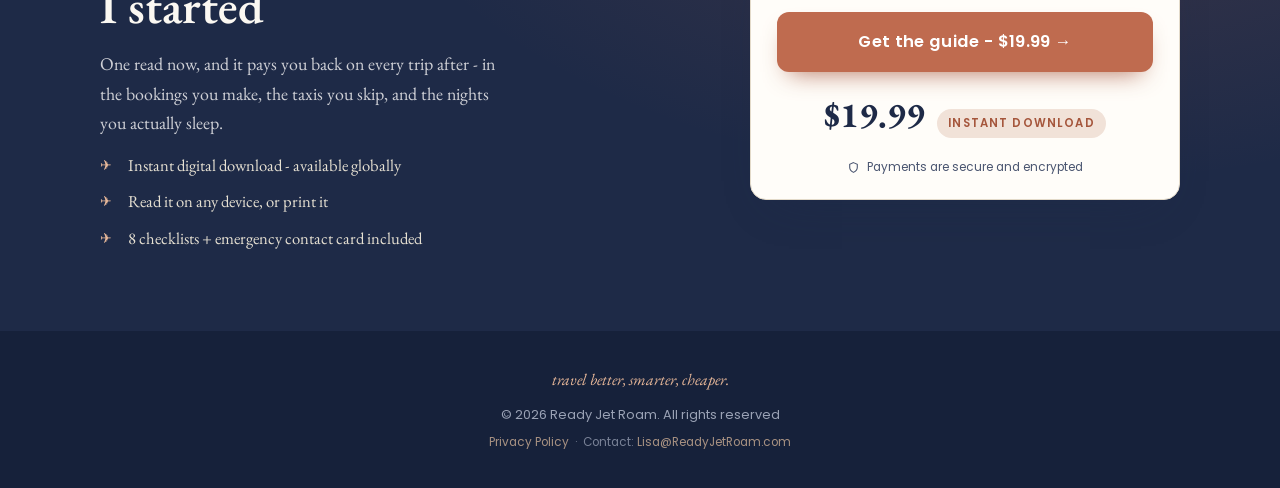
==== commit 537e8cc1: "Update 'Why I wrote it' section copy Revise the headline and body text in the navy story band to new" ====
--- a/index.html
+++ b/index.html
@@ -255,9 +255,9 @@
     </figure>
     <div class="story">
     <span class="eyebrow">Why I wrote it</span>
-    <h2>You're not afraid of travel. You're tired of running the what-ifs.</h2>
-    <p>The part that wonders if you look like an easy mark. The one that lies awake the first night in a new room. Not because anything's wrong with you - because no one ever really taught you what to look for.</p>
-    <p>I'm Lisa. My husband Matt and I have traveled full time for nearly a decade - carry-on only, through close to 100 countries. This is the guide I wish I'd had when I started: practical, experience-based, and not about fear. It's about quietly reducing your vulnerability before problems start, so you can relax and enjoy the trip.</p>
+    <h2>You're not afraid to travel. You just want to feel more prepared.</h2>
+    <p>You don't want a list of things to be scared of. You want to know how to spot a fake taxi, how to book a place that's actually safe and not just pretty in the photos, and what makes you look like a target versus what doesn't.</p>
+    <p>I'm Lisa. My husband Matt and I have traveled full time for nearly a decade, carry-on only, through close to 100 countries. Nobody sat either of us down and taught us this stuff either. We just got unlucky enough times to figure it out, so you don't have to.</p>
     <p class="signoff">So I put everything I trust into one place.</p>
     </div>
   </div>
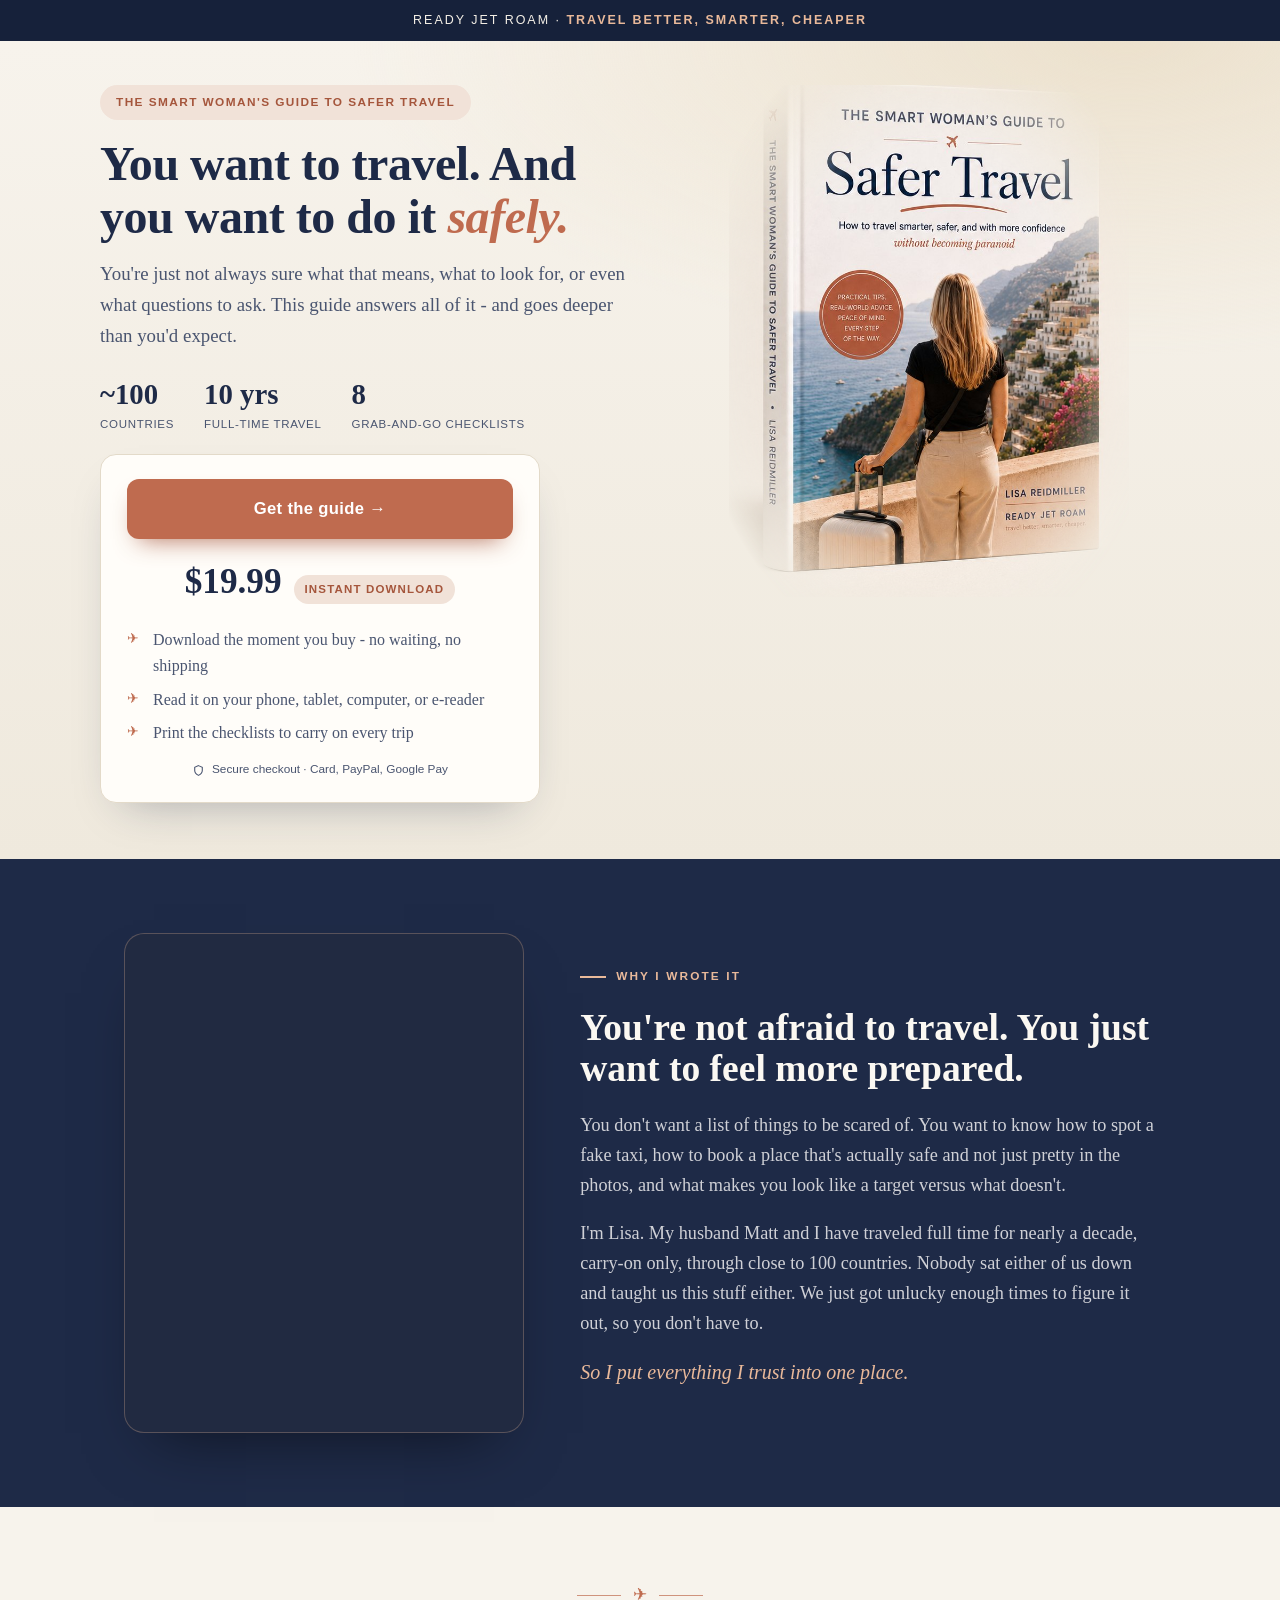
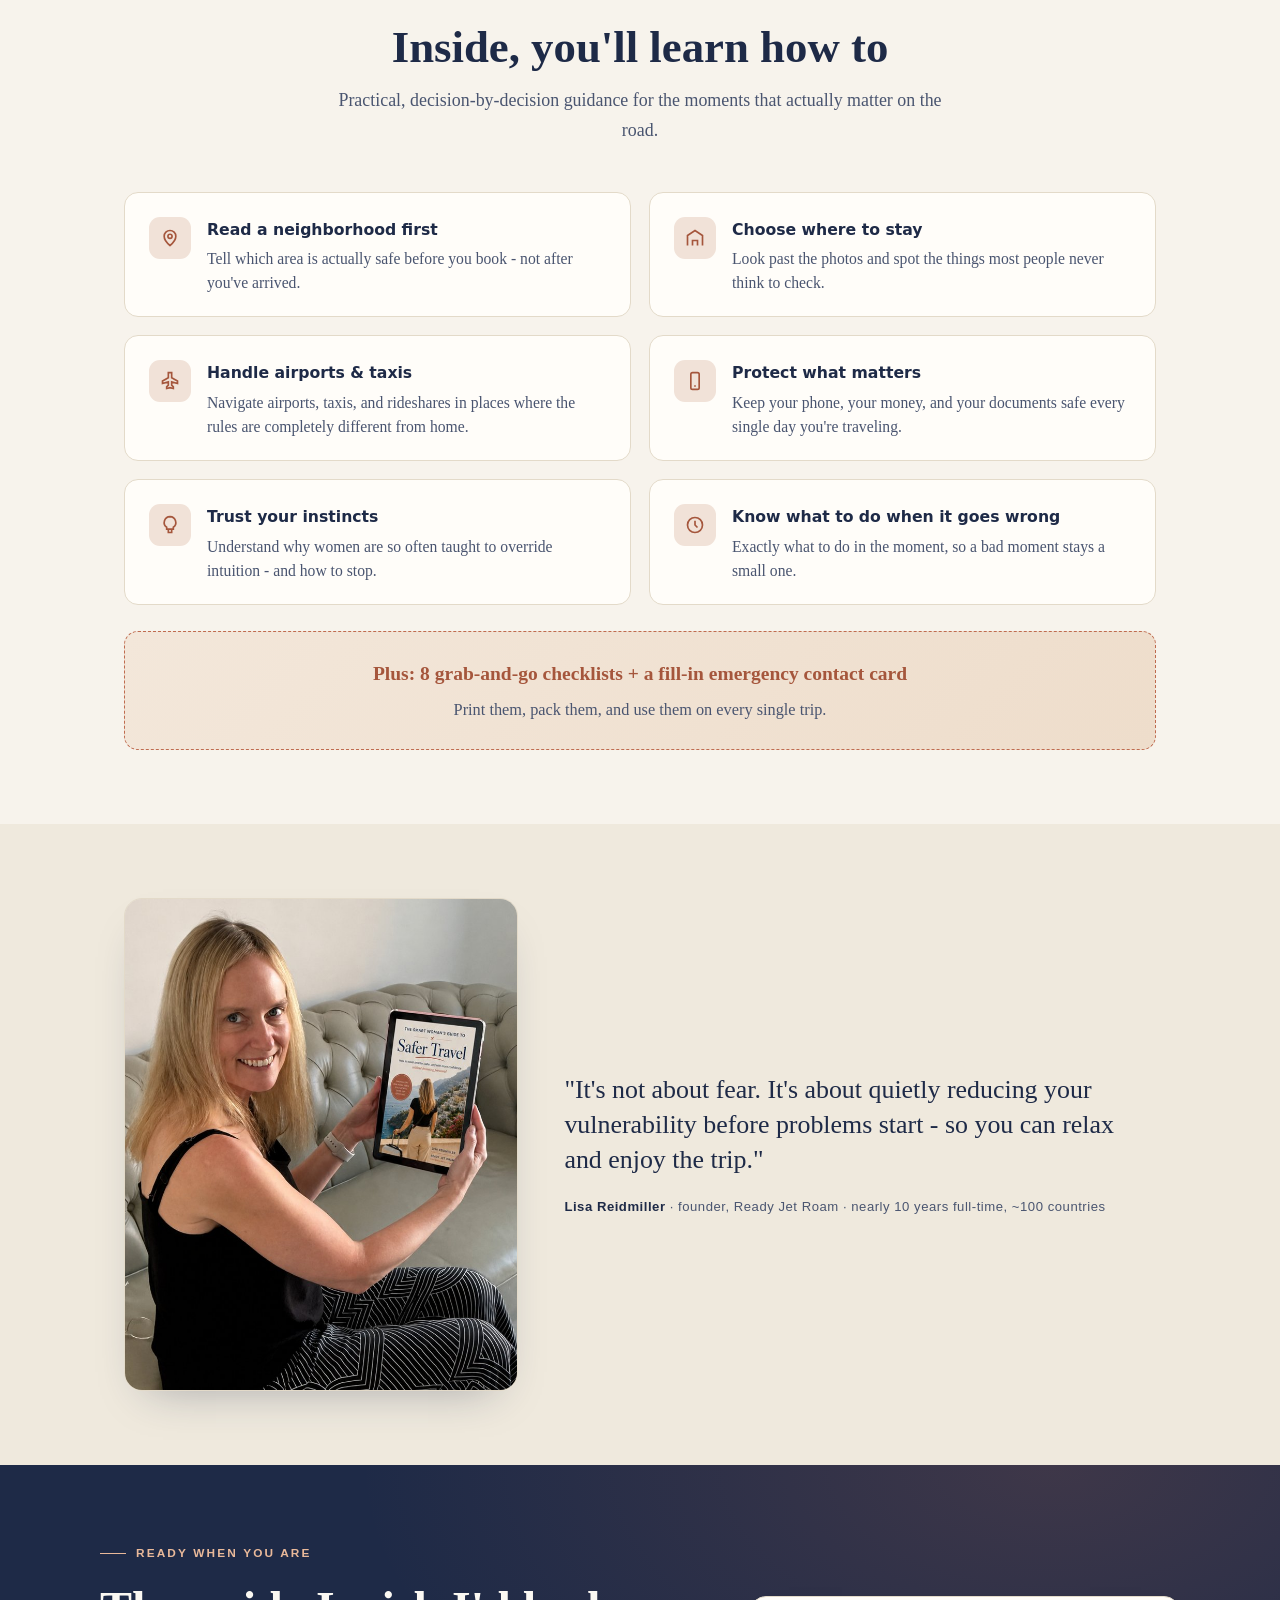
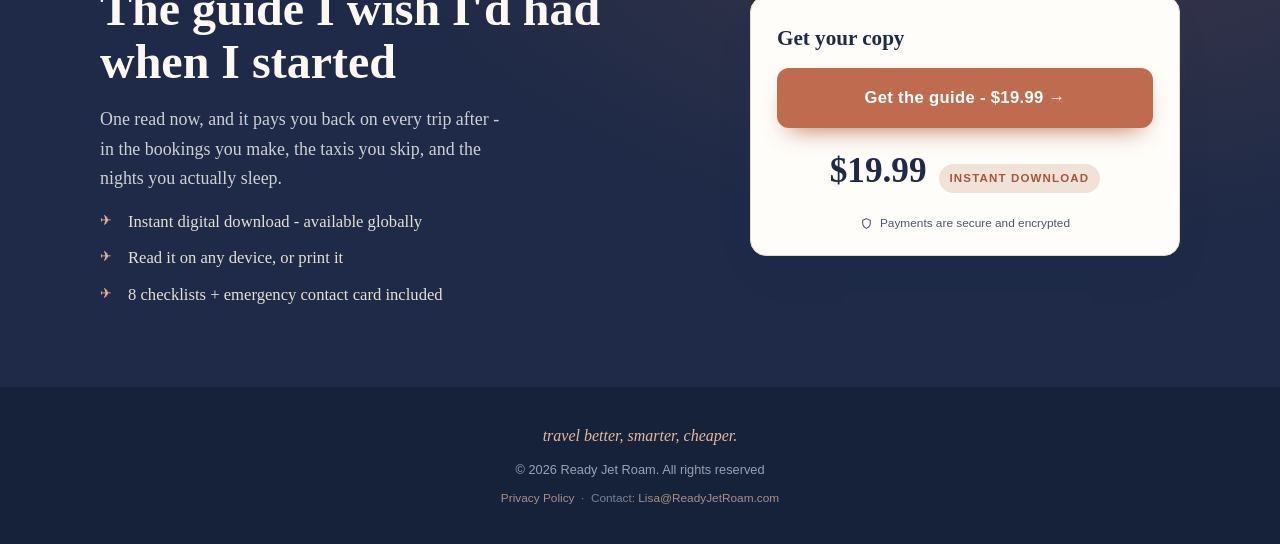
==== commit dc075bfc: "Restructure into per-guide folders for guides.readyjetroam.com Move the women's safe-travel landing " ====
--- a/index.html
+++ b/index.html
@@ -3,358 +3,21 @@
 <head>
 <meta charset="UTF-8">
 <meta name="viewport" content="width=device-width, initial-scale=1">
-<title>The Smart Woman's Guide to Safer Travel - Ready Jet Roam</title>
-<meta name="description" content="How to travel smarter, safer, and with more confidence without becoming paranoid. A digital guide from Lisa at Ready Jet Roam. Instant download, $19.99.">
-<link rel="preconnect" href="https://fonts.googleapis.com">
-<link rel="preconnect" href="https://fonts.gstatic.com" crossorigin>
-<link href="https://fonts.googleapis.com/css2?family=EB+Garamond:ital,wght@0,400;0,500;0,600;0,700;1,400;1,500;1,600&family=Poppins:wght@400;500;600;700&display=swap" rel="stylesheet">
+<meta http-equiv="refresh" content="0; url=/womenssafetravel/">
+<link rel="canonical" href="https://guides.readyjetroam.com/womenssafetravel/">
+<title>Ready Jet Roam Guides</title>
+<meta name="robots" content="noindex">
 <style>
-  :root{
-    --paper:#f7f3ec;
-    --paper-2:#efe9dd;
-    --card:#fffdf9;
-    --navy:#1e2a47;
-    --navy-deep:#16213a;
-    --navy-soft:#4a5570;
-    --terra:#bf6b4f;
-    --terra-dark:#a5563c;
-    --terra-tint:#f1e2d8;
-    --sea:#7fa3b8;
-    --line:#e3dac9;
-    --shadow:0 20px 44px -24px rgba(30,42,71,.38);
+  html,body{height:100%;margin:0}
+  body{
+    display:flex;align-items:center;justify-content:center;
+    font-family:system-ui,-apple-system,Segoe UI,Roboto,sans-serif;
+    background:#1e2a47;color:#e9e4d8
   }
-  *{box-sizing:border-box;margin:0;padding:0}
-  html{scroll-behavior:smooth}
-  body{
-    font-family:'EB Garamond',Georgia,serif;
-    color:var(--navy);
-    background:var(--paper);
-    line-height:1.65;
-    font-size:1.06rem;
-    -webkit-font-smoothing:antialiased;
-  }
-  .wrap{max-width:1080px;margin:0 auto;padding:0 24px}
-  h1,h2{font-family:'EB Garamond',Georgia,serif;font-weight:600;line-height:1.1}
-  h3{font-family:'Poppins',system-ui,sans-serif;font-weight:600}
-  .sans{font-family:'Poppins',system-ui,sans-serif}
-
-  /* ---------- plane divider ---------- */
-  .plane-rule{display:flex;align-items:center;justify-content:center;gap:12px;color:var(--terra)}
-  .plane-rule::before,.plane-rule::after{content:"";height:1px;width:44px;background:var(--terra);opacity:.7}
-
-  /* ---------- top bar ---------- */
-  .topbar{
-    background:var(--navy-deep);color:#f4efe6;text-align:center;
-    font-family:'Poppins',sans-serif;font-size:.78rem;letter-spacing:.16em;
-    text-transform:uppercase;padding:10px 12px;font-weight:500
-  }
-  .topbar b{color:#e9b99a;font-weight:600}
-
-  /* ---------- hero ---------- */
-  .hero{position:relative;overflow:hidden;background:
-    radial-gradient(110% 70% at 88% 0%, #ece1cd 0%, transparent 55%),
-    linear-gradient(180deg,var(--paper) 0%,var(--paper-2) 100%)}
-  .hero-grid{display:grid;grid-template-columns:1fr .95fr;gap:48px;align-items:center;padding:44px 0 56px}
-  .eyebrow{
-    display:inline-flex;align-items:center;gap:10px;
-    font-family:'Poppins',sans-serif;font-size:.74rem;letter-spacing:.18em;
-    text-transform:uppercase;color:var(--terra-dark);font-weight:600;margin-bottom:20px
-  }
-  .eyebrow::before{content:"";width:26px;height:1.5px;background:var(--terra)}
-  .title-pill{
-    display:inline-block;font-family:'Poppins',sans-serif;font-size:.74rem;
-    letter-spacing:.12em;text-transform:uppercase;font-weight:600;
-    color:var(--terra-dark);background:var(--terra-tint);
-    padding:8px 16px;border-radius:999px;margin-bottom:18px
-  }
-  h1{font-size:clamp(2.1rem,3.9vw,3rem);letter-spacing:-.01em;max-width:none}
-  h1 em{font-style:italic;color:var(--terra)}
-  .lede{font-size:1.18rem;color:var(--navy-soft);margin:14px 0 0;max-width:72ch}
-  .hero-proof{display:flex;gap:30px;flex-wrap:wrap;margin-top:28px}
-  .stat{display:flex;flex-direction:column}
-  .stat b{font-size:1.8rem;font-weight:600;color:var(--navy);line-height:1.05}
-  .stat span{font-family:'Poppins',sans-serif;font-size:.72rem;color:var(--navy-soft);letter-spacing:.06em;text-transform:uppercase;margin-top:6px}
-
-  /* ---------- buy card ---------- */
-  .buy-card{
-    background:var(--card);border:1px solid var(--line);border-radius:16px;
-    padding:24px 26px 22px;box-shadow:var(--shadow);max-width:440px;margin-top:20px
-  }
-  .bc-head{font-size:1.32rem;font-weight:600;margin-bottom:12px}
-  .price-row{display:flex;align-items:baseline;gap:12px;margin-top:14px;justify-content:center}
-  .price{font-size:2.2rem;font-weight:700;color:var(--navy)}
-  .price-note{font-family:'Poppins',sans-serif;font-size:.72rem;letter-spacing:.1em;text-transform:uppercase;background:var(--terra-tint);color:var(--terra-dark);padding:5px 11px;border-radius:20px;font-weight:600}
-  .cta{
-    display:block;text-align:center;text-decoration:none;
-    background:var(--terra);color:#fff;
-    font-family:'Poppins',sans-serif;font-weight:600;font-size:1.04rem;letter-spacing:.02em;
-    padding:16px 18px;border-radius:12px;transition:background .2s,transform .1s;
-    box-shadow:0 12px 24px -12px rgba(165,86,60,.85)
-  }
-  .cta:hover{background:var(--terra-dark)}
-  .cta:active{transform:translateY(1px)}
-  .bc-list{list-style:none;margin-top:16px}
-  .bc-list li{
-    font-size:1rem;color:var(--navy-soft);padding-left:26px;position:relative;margin-bottom:7px
-  }
-  .bc-list li::before{
-    content:"✈";position:absolute;left:0;top:1px;color:var(--terra);font-size:.85rem
-  }
-  .bc-secure{
-    display:flex;align-items:center;justify-content:center;gap:7px;
-    font-family:'Poppins',sans-serif;font-size:.74rem;color:var(--navy-soft);margin-top:14px
-  }
-
-  /* ---------- book mockup ---------- */
-  .cover-stage{position:relative;display:flex;justify-content:center;align-self:start}
-  .cover-img{
-    width:100%;max-width:400px;height:auto;
-    -webkit-mask-image:radial-gradient(ellipse 68% 72% at 50% 50%, #000 52%, transparent 88%);
-    mask-image:radial-gradient(ellipse 68% 72% at 50% 50%, #000 52%, transparent 88%);
-    transition:transform .5s ease
-  }
-  .cover-img:hover{transform:translateY(-5px)}
-
-  /* ---------- story band ---------- */
-  .band{padding:74px 0}
-  .band-navy{background:var(--navy);color:#e9e4d8}
-  .band-navy .eyebrow{color:#e9b99a}
-  .band-navy .eyebrow::before{background:#e9b99a}
-  .story{max-width:680px;margin:0 auto;text-align:center}
-  .story h2{font-size:clamp(1.9rem,3.6vw,2.7rem);color:#fbf8f2;margin-bottom:20px}
-  .story p{font-size:1.14rem;color:#cfd0d6;margin-bottom:18px}
-  .story .signoff{font-style:italic;color:#e9b99a;font-size:1.25rem}
-  .story-grid{display:grid;grid-template-columns:.82fr 1.18fr;gap:56px;align-items:center}
-  .story-photo{
-    margin:0;border-radius:20px;overflow:hidden;aspect-ratio:4/5;
-    border:1px solid rgba(233,185,154,.28);box-shadow:0 30px 60px -30px rgba(0,0,0,.55);
-    background:#212a41
-  }
-  .story-photo img{width:100%;height:100%;object-fit:cover;object-position:50% 32%;display:block}
-  .story-grid .story{max-width:none;margin:0;text-align:left}
-  .story-grid .story h2{font-size:clamp(1.7rem,3vw,2.35rem)}
-
-  /* ---------- what's inside ---------- */
-  .section-head{text-align:center;max-width:640px;margin:0 auto 46px}
-  .section-head h2{font-size:clamp(1.9rem,3.8vw,2.8rem);margin-bottom:14px}
-  .section-head p{color:var(--navy-soft);font-size:1.12rem}
-  .grid{display:grid;grid-template-columns:repeat(2,1fr);gap:18px}
-  .item{
-    background:var(--card);border:1px solid var(--line);border-radius:14px;padding:24px 24px 22px;
-    display:flex;gap:16px;align-items:flex-start;transition:transform .25s,box-shadow .25s
-  }
-  .item:hover{transform:translateY(-3px);box-shadow:var(--shadow)}
-  .item .ic{flex:none;width:42px;height:42px;border-radius:11px;background:var(--terra-tint);display:flex;align-items:center;justify-content:center;color:var(--terra-dark)}
-  .item h3{font-size:.98rem;margin-bottom:5px;color:var(--navy)}
-  .item p{font-size:.98rem;color:var(--navy-soft);line-height:1.5}
-  .bonus{
-    margin-top:26px;background:linear-gradient(135deg,#f3e7da,#eeddcb);border:1px dashed var(--terra);
-    border-radius:14px;padding:26px 30px;text-align:center
-  }
-  .bonus b{font-size:1.22rem;color:var(--terra-dark);font-weight:600}
-  .bonus p{color:var(--navy-soft);margin-top:6px;font-size:1.02rem}
-
-  /* ---------- author strip ---------- */
-  .author{background:var(--paper-2)}
-  .author-grid{display:grid;grid-template-columns:.8fr 1.2fr;gap:46px;align-items:center}
-  .author-photo{
-    aspect-ratio:4/5;border-radius:18px;border:1px solid var(--line);
-    box-shadow:var(--shadow);position:relative;overflow:hidden
-  }
-  .author-photo img{width:100%;height:100%;object-fit:cover;display:block}
-  .author blockquote{font-size:1.62rem;line-height:1.35;color:var(--navy);font-weight:500}
-  .author cite{display:block;font-style:normal;font-family:'Poppins',sans-serif;font-size:.82rem;color:var(--navy-soft);margin-top:18px;letter-spacing:.04em}
-  .author cite b{color:var(--navy)}
-
-  /* ---------- final CTA ---------- */
-  .final{background:var(--navy);position:relative;overflow:hidden}
-  .final::before{content:"";position:absolute;inset:0;background:radial-gradient(90% 120% at 82% 0%, rgba(191,107,79,.2), transparent 60%)}
-  .final-grid{position:relative;display:grid;grid-template-columns:1fr 430px;gap:48px;align-items:center;padding:70px 0}
-  .final-copy .eyebrow{color:#e9b99a}
-  .final-copy .eyebrow::before{background:#e9b99a}
-  .final-copy h2{font-size:clamp(2rem,4vw,3rem);color:#fbf8f2;margin-bottom:16px}
-  .final-copy p{color:#cfd0d6;font-size:1.12rem;margin-bottom:14px;max-width:46ch}
-  .final-list{list-style:none;margin-top:10px}
-  .final-list li{color:#e6e0d2;font-size:1.04rem;padding-left:28px;position:relative;margin-bottom:9px}
-  .final-list li::before{content:"✈";position:absolute;left:0;top:2px;color:#e9b99a;font-size:.85rem}
-  .final .buy-card{margin-top:0}
-
-  /* ---------- footer ---------- */
-  footer{background:var(--navy-deep);color:#9aa2b5;padding:36px 0;text-align:center;font-family:'Poppins',sans-serif;font-size:.8rem}
-  footer .tagline{font-family:'EB Garamond',serif;font-style:italic;color:#e9b99a;font-size:1rem;margin-bottom:10px}
-  footer a{color:#d8b79a;text-decoration:none}
-  footer a:hover{text-decoration:underline}
-  footer .fnote{margin-top:8px;font-size:.74rem;opacity:.75}
-
-  @media(max-width:880px){
-    .hero-grid{grid-template-columns:1fr;gap:30px;padding:26px 0 44px}
-    .cover-stage{order:-1}
-    .buy-card{max-width:100%}
-    .author-grid{grid-template-columns:1fr;gap:28px}
-    .author-photo{max-width:280px;margin:0 auto}
-    .story-grid{grid-template-columns:1fr;gap:34px}
-    .story-photo{max-width:340px;margin:0 auto}
-    .story-grid .story{text-align:center}
-    .final-grid{grid-template-columns:1fr;gap:36px;padding:54px 0}
-    .grid{grid-template-columns:1fr}
-    .band{padding:56px 0}
-  }
-  @media(max-width:480px){
-    .hero-proof{gap:20px}
-    .buy-card{padding:22px 20px}
-    .cover{width:270px}
-  }
+  a{color:#e9b99a}
 </style>
 </head>
 <body>
-
-<div class="topbar">Ready Jet Roam · <b>travel better, smarter, cheaper</b></div>
-
-<!-- HERO -->
-<header class="hero">
-  <div class="wrap hero-grid">
-    <div class="hero-copy">
-      <span class="title-pill">The Smart Woman's Guide to Safer Travel</span>
-      <h1>You want to travel. And you want to do it <em>safely.</em></h1>
-      <p class="lede">You're just not always sure what that means, what to look for, or even what questions to ask. This guide answers all of it - and goes deeper than you'd expect.</p>
-      <div class="hero-proof">
-        <div class="stat"><b>~100</b><span>countries</span></div>
-        <div class="stat"><b>10 yrs</b><span>full-time travel</span></div>
-        <div class="stat"><b>8</b><span>grab-and-go checklists</span></div>
-      </div>
-
-      <div class="buy-card">
-        <a class="cta" href="https://shop.readyjetroam.com/checkout/buy/291dc74c-2b24-4a47-9ce2-d3bcfbfbca96">Get the guide →</a>
-        <div class="price-row">
-          <span class="price">$19.99</span>
-          <span class="price-note">Instant download</span>
-        </div>
-        <ul class="bc-list">
-          <li>Download the moment you buy - no waiting, no shipping</li>
-          <li>Read it on your phone, tablet, computer, or e-reader</li>
-          <li>Print the checklists to carry on every trip</li>
-        </ul>
-        <div class="bc-secure">
-          <svg width="13" height="13" viewBox="0 0 24 24" fill="none" stroke="currentColor" stroke-width="2"><path d="M12 3l7 3v6c0 4-3 7-7 9-4-2-7-5-7-9V6z"/></svg>
-          Secure checkout · Card, PayPal, Google Pay
-        </div>
-      </div>
-    </div>
-
-    <div class="cover-stage">
-      <img class="cover-img" src="[data-uri]" alt="The Smart Woman's Guide to Safer Travel - 3D book mockup">
-    </div>
-  </div>
-</header>
-
-<!-- STORY -->
-<section class="band band-navy">
-  <div class="wrap story-grid">
-    <figure class="story-photo">
-      <img src="lisa-safer-travel.png" alt="Lisa, author of The Smart Woman's Guide to Safer Travel, holding a tablet showing the book cover" loading="lazy" onerror="this.style.display='none'">
-    </figure>
-    <div class="story">
-    <span class="eyebrow">Why I wrote it</span>
-    <h2>You're not afraid to travel. You just want to feel more prepared.</h2>
-    <p>You don't want a list of things to be scared of. You want to know how to spot a fake taxi, how to book a place that's actually safe and not just pretty in the photos, and what makes you look like a target versus what doesn't.</p>
-    <p>I'm Lisa. My husband Matt and I have traveled full time for nearly a decade, carry-on only, through close to 100 countries. Nobody sat either of us down and taught us this stuff either. We just got unlucky enough times to figure it out, so you don't have to.</p>
-    <p class="signoff">So I put everything I trust into one place.</p>
-    </div>
-  </div>
-</section>
-
-<!-- WHAT'S INSIDE -->
-<section class="band">
-  <div class="wrap">
-    <div class="section-head">
-      <div class="plane-rule" style="margin-bottom:14px">✈</div>
-      <h2>Inside, you'll learn how to</h2>
-      <p>Practical, decision-by-decision guidance for the moments that actually matter on the road.</p>
-    </div>
-    <div class="grid">
-      <div class="item">
-        <div class="ic"><svg width="20" height="20" viewBox="0 0 24 24" fill="none" stroke="currentColor" stroke-width="2"><path d="M12 21s-7-5.5-7-11a7 7 0 0114 0c0 5.5-7 11-7 11z"/><circle cx="12" cy="10" r="2.5"/></svg></div>
-        <div><h3>Read a neighborhood first</h3><p>Tell which area is actually safe before you book - not after you've arrived.</p></div>
-      </div>
-      <div class="item">
-        <div class="ic"><svg width="20" height="20" viewBox="0 0 24 24" fill="none" stroke="currentColor" stroke-width="2"><path d="M3 21V9l9-6 9 6v12"/><path d="M9 21v-6h6v6"/></svg></div>
-        <div><h3>Choose where to stay</h3><p>Look past the photos and spot the things most people never think to check.</p></div>
-      </div>
-      <div class="item">
-        <div class="ic"><svg width="20" height="20" viewBox="0 0 24 24" fill="none" stroke="currentColor" stroke-width="2"><path d="M10 2h4v6l7 4v3l-7-2v4l2 2v2l-4-1-4 1v-2l2-2v-4l-7 2v-3l7-4z"/></svg></div>
-        <div><h3>Handle airports & taxis</h3><p>Navigate airports, taxis, and rideshares in places where the rules are completely different from home.</p></div>
-      </div>
-      <div class="item">
-        <div class="ic"><svg width="20" height="20" viewBox="0 0 24 24" fill="none" stroke="currentColor" stroke-width="2"><rect x="7" y="2" width="10" height="20" rx="2"/><path d="M11 18h2"/></svg></div>
-        <div><h3>Protect what matters</h3><p>Keep your phone, your money, and your documents safe every single day you're traveling.</p></div>
-      </div>
-      <div class="item">
-        <div class="ic"><svg width="20" height="20" viewBox="0 0 24 24" fill="none" stroke="currentColor" stroke-width="2"><path d="M12 2a7 7 0 00-4 12.7V17h8v-2.3A7 7 0 0012 2z"/><path d="M9 21h6M10 17v4M14 17v4"/></svg></div>
-        <div><h3>Trust your instincts</h3><p>Understand why women are so often taught to override intuition - and how to stop.</p></div>
-      </div>
-      <div class="item">
-        <div class="ic"><svg width="20" height="20" viewBox="0 0 24 24" fill="none" stroke="currentColor" stroke-width="2"><circle cx="12" cy="12" r="9"/><path d="M12 7v5l3 3"/></svg></div>
-        <div><h3>Know what to do when it goes wrong</h3><p>Exactly what to do in the moment, so a bad moment stays a small one.</p></div>
-      </div>
-    </div>
-    <div class="bonus">
-      <b>Plus: 8 grab-and-go checklists + a fill-in emergency contact card</b>
-      <p>Print them, pack them, and use them on every single trip.</p>
-    </div>
-  </div>
-</section>
-
-<!-- AUTHOR -->
-<section class="band author">
-  <div class="wrap author-grid">
-    <div class="author-photo"><img src="[data-uri]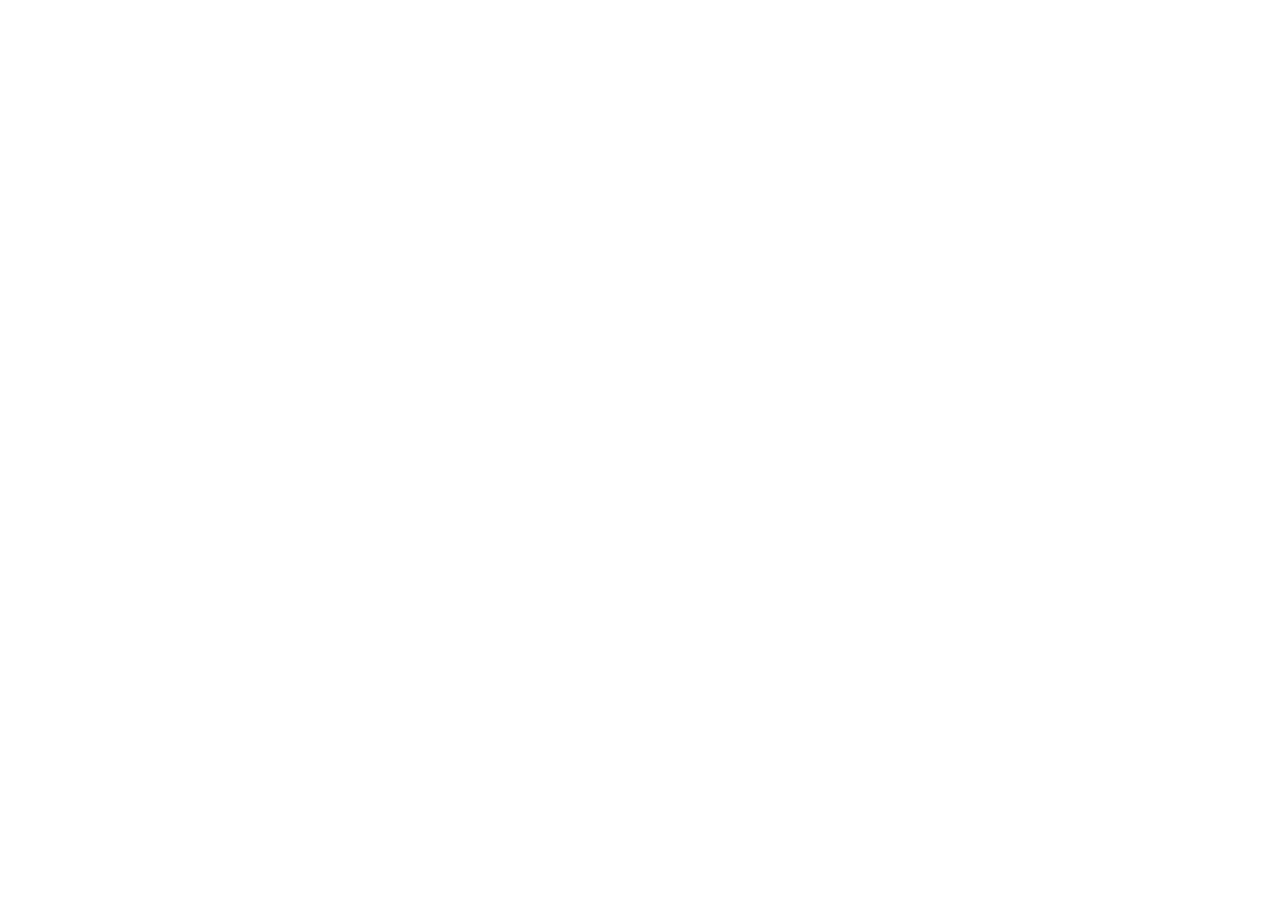
==== commit dad99b12: "Point subdomain root at the shop instead of the retired guide guides.readyjetroam.com/ previously me" ====
--- a/index.html
+++ b/index.html
@@ -3,21 +3,11 @@
 <head>
 <meta charset="UTF-8">
 <meta name="viewport" content="width=device-width, initial-scale=1">
-<meta http-equiv="refresh" content="0; url=/womenssafetravel/">
-<link rel="canonical" href="https://guides.readyjetroam.com/womenssafetravel/">
 <title>Ready Jet Roam Guides</title>
-<meta name="robots" content="noindex">
-<style>
-  html,body{height:100%;margin:0}
-  body{
-    display:flex;align-items:center;justify-content:center;
-    font-family:system-ui,-apple-system,Segoe UI,Roboto,sans-serif;
-    background:#1e2a47;color:#e9e4d8
-  }
-  a{color:#e9b99a}
-</style>
+<link rel="canonical" href="https://readyjetroam.com/shop/">
+<meta http-equiv="refresh" content="0; url=https://readyjetroam.com/shop/">
 </head>
 <body>
-  <p>Redirecting to the <a href="/womenssafetravel/">Ready Jet Roam guides</a>&hellip;</p>
+<p>This page has moved to <a href="https://readyjetroam.com/shop/">https://readyjetroam.com/shop/</a>.</p>
 </body>
 </html>
